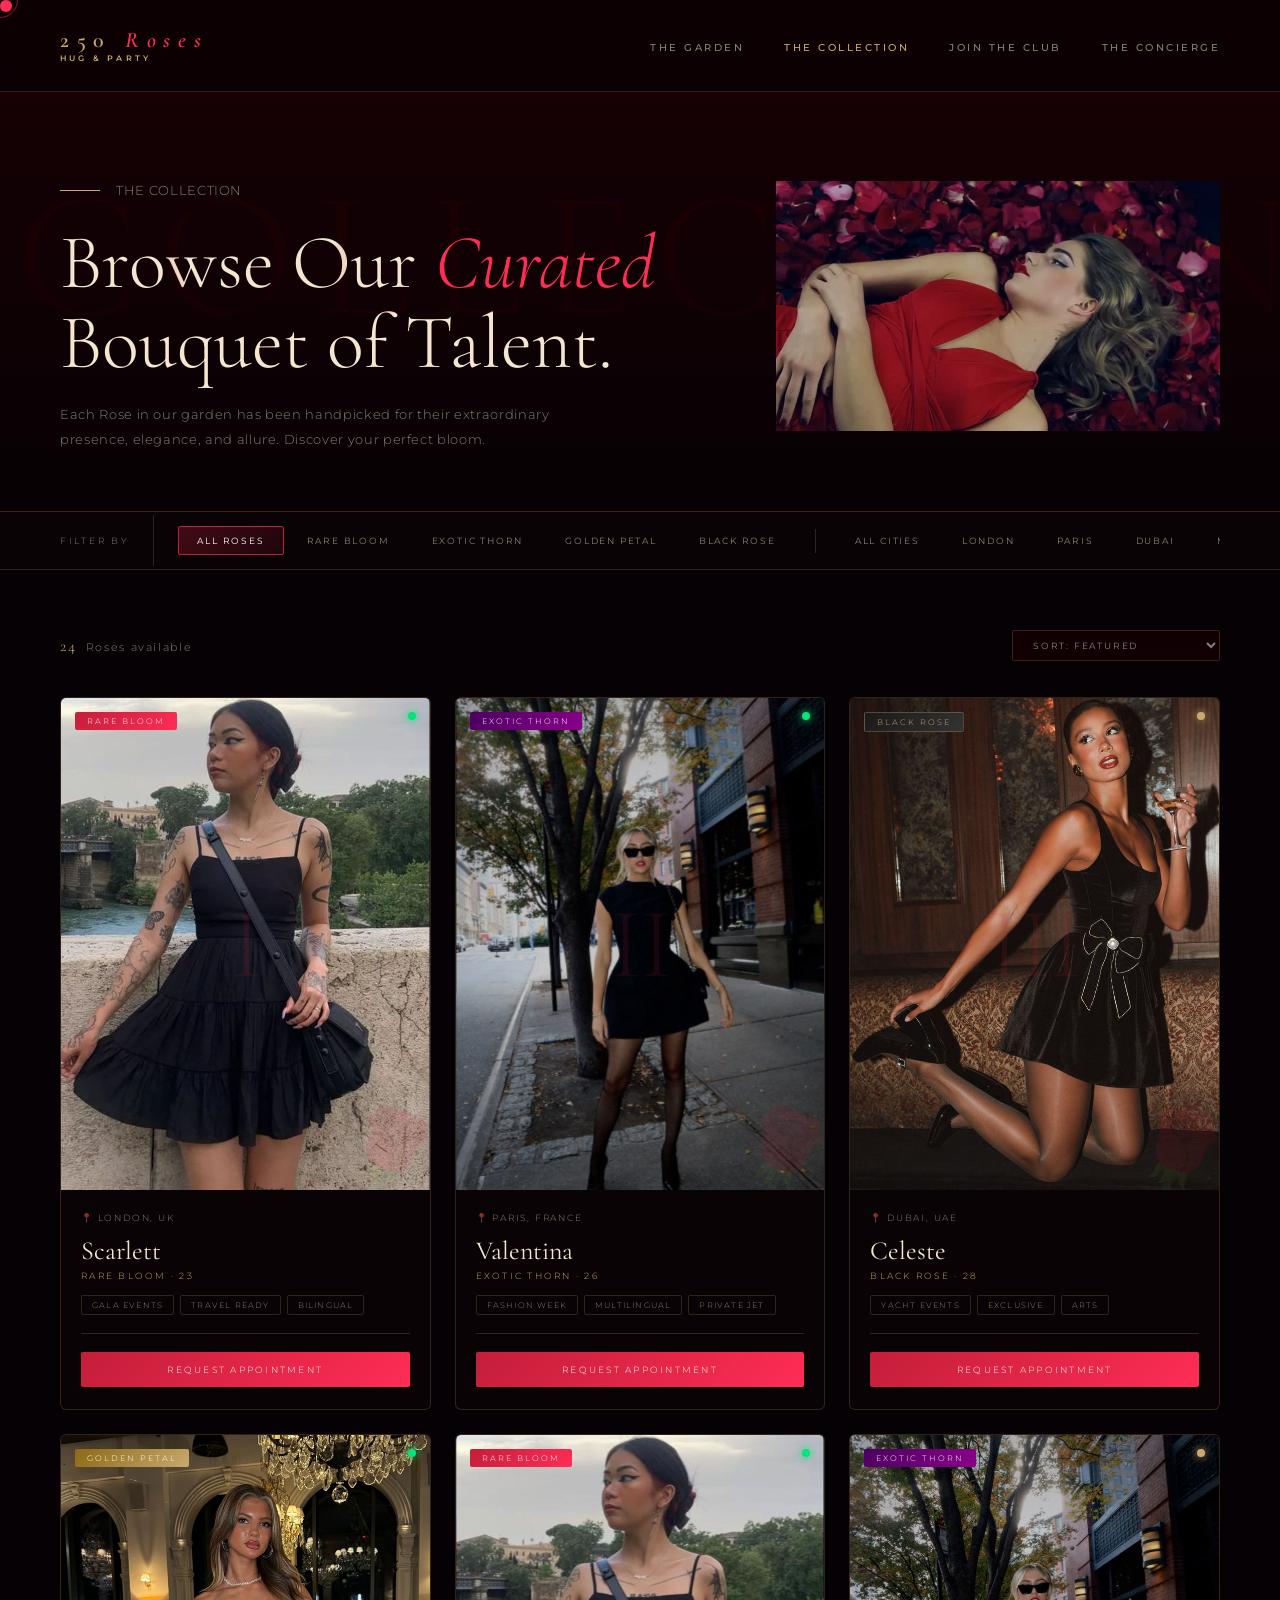
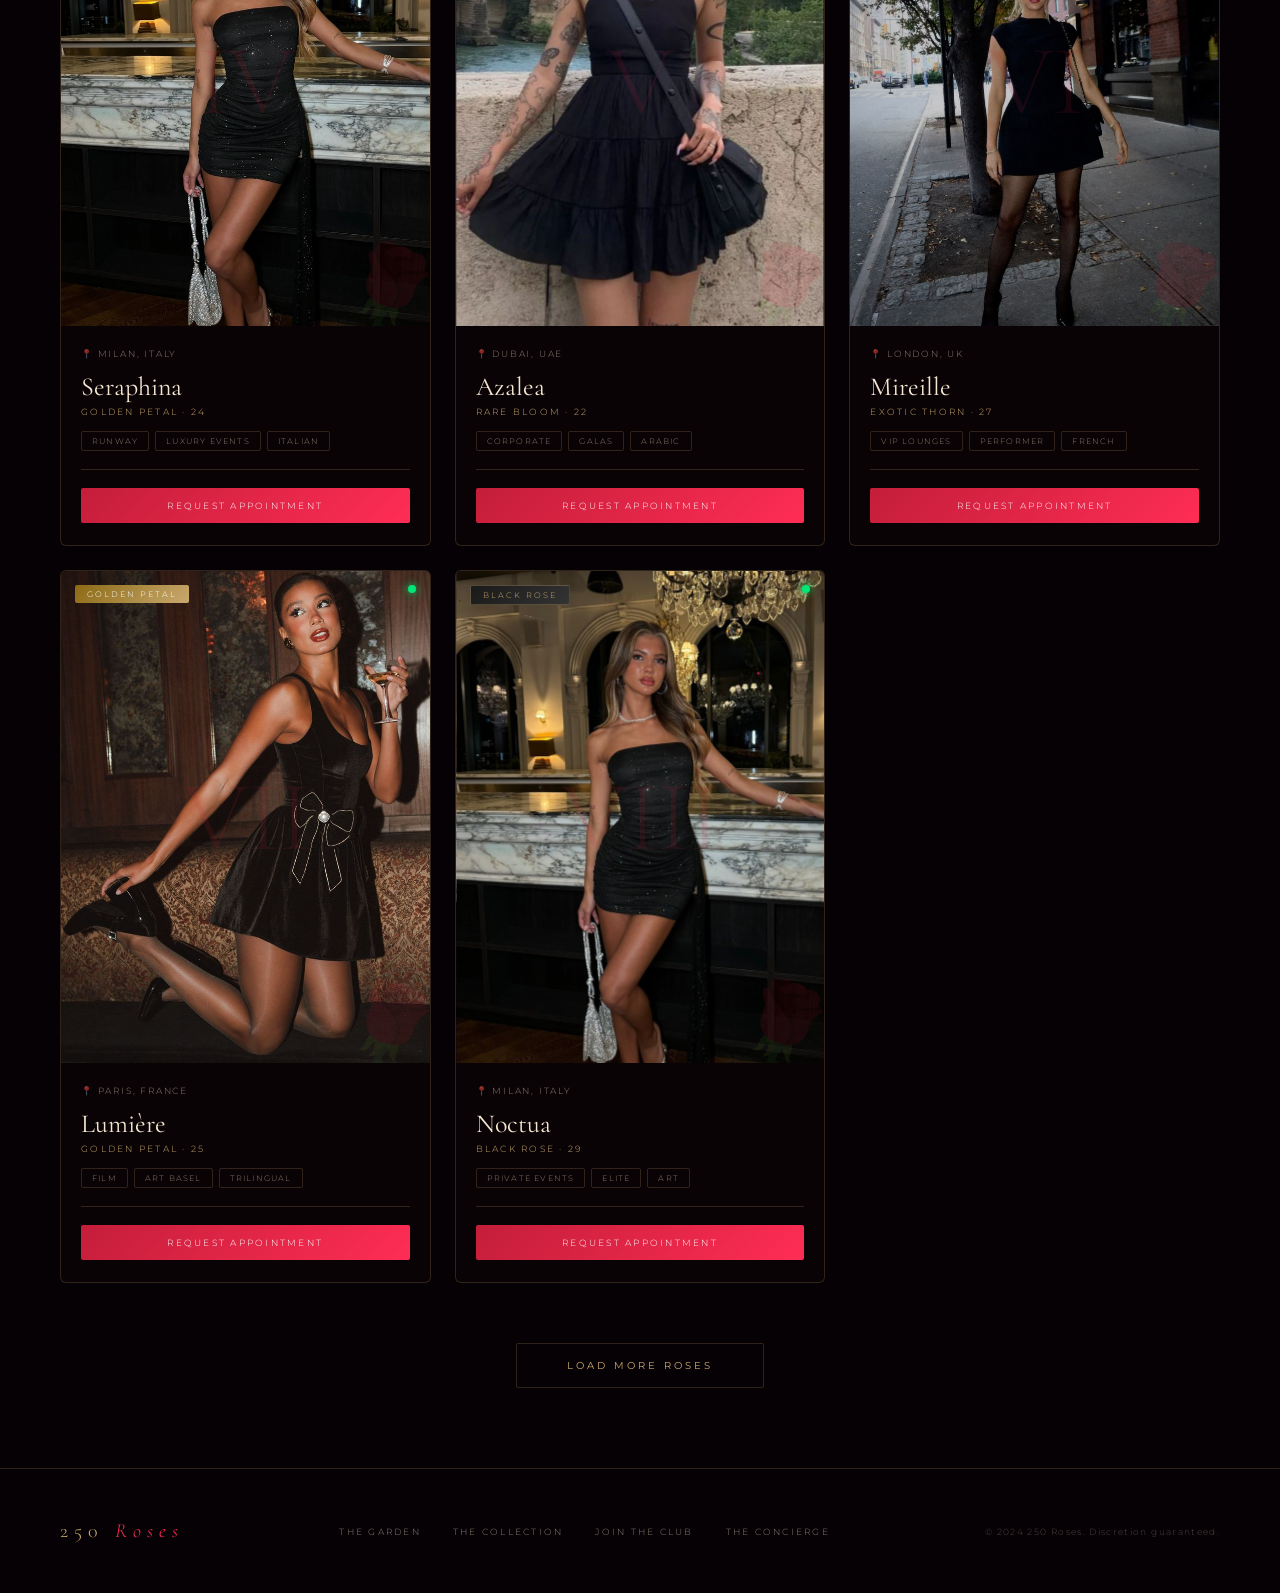
==== catalog.html @ 03155c03 "feat: UI design with nice images" ====
<!DOCTYPE html>
<html lang="en">
<head>
<meta charset="UTF-8">
<meta name="viewport" content="width=device-width, initial-scale=1.0">
<title>250 Roses – The Collection</title>
<link href="https://fonts.googleapis.com/css2?family=Cormorant+Garamond:ital,wght@0,300;0,400;0,600;1,300;1,400&family=Montserrat:wght@200;300;400;500&display=swap" rel="stylesheet">
<style>
  :root {
    --crimson: #8B0000;
    --rose: #C41E3A;
    --blush: #FF2D55;
    --gold: #C9A96E;
    --dark: #0A0305;
    --darker: #060104;
    --glass: rgba(139,0,0,0.08);
    --glass-border: rgba(201,169,110,0.2);
    --text: #F5E6D0;
    --text-muted: rgba(245,230,208,0.55);
  }

  * { margin: 0; padding: 0; box-sizing: border-box; }

  body {
    background: var(--darker);
    color: var(--text);
    font-family: 'Montserrat', sans-serif;
    font-weight: 300;
    overflow-x: hidden;
    cursor: none;
  }

  .cursor { width: 12px; height: 12px; background: var(--blush); border-radius: 50%; position: fixed; pointer-events: none; z-index: 9999; transition: transform 0.15s ease, background 0.3s; mix-blend-mode: screen; }
  .cursor-ring { width: 36px; height: 36px; border: 1px solid rgba(255,45,85,0.5); border-radius: 50%; position: fixed; pointer-events: none; z-index: 9998; transition: transform 0.4s ease; }

  nav {
    position: fixed; top: 0; width: 100%; z-index: 100;
    padding: 28px 60px;
    display: flex; justify-content: space-between; align-items: center;
    background: rgba(6,1,4,0.6);
    border-bottom: 1px solid var(--glass-border);
    backdrop-filter: blur(20px);
  }
  .logo { font-family: 'Cormorant Garamond', serif; font-size: 22px; font-weight: 600; letter-spacing: 0.35em; color: var(--gold); text-decoration: none; display: flex; flex-direction: column; line-height: 1.1; }
  .logo .brand span { color: var(--blush); font-style: italic; }
  .logo .slogan { font-family: 'Montserrat', sans-serif; font-size: 8px; font-weight: 600; color: var(--gold); letter-spacing: 0.4em; text-transform: uppercase; margin-top: 2px; font-style: normal; }
  .nav-links { display: flex; gap: 40px; list-style: none; }
  .nav-links a { font-size: 10px; font-weight: 500; letter-spacing: 0.25em; text-transform: uppercase; color: var(--text-muted); text-decoration: none; transition: color 0.3s; }
  .nav-links a:hover, .nav-links a.active { color: var(--gold); }

  /* Page Header */
  .page-header {
    padding: 160px 60px 60px;
    background: linear-gradient(to bottom, rgba(139,0,0,0.15) 0%, transparent 100%);
    border-bottom: 1px solid var(--glass-border);
    position: relative; overflow: hidden;
  }
  .page-header::before {
    content: 'COLLECTION';
    position: absolute; right: -30px; top: 50%;
    transform: translateY(-50%);
    font-family: 'Cormorant Garamond', serif;
    font-size: 180px; font-weight: 300;
    color: rgba(139,0,0,0.06);
    pointer-events: none; letter-spacing: 0.1em;
  }

  .page-header-inner { max-width: 1200px; margin: 0 auto; }
  .page-eyebrow { font-size: 9px; letter-spacing: 0.5em; text-transform: uppercase; color: var(--gold); margin-bottom: 20px; display: flex; align-items: center; gap: 16px; }
  .page-eyebrow::before { content: ''; width: 40px; height: 1px; background: var(--gold); }
  .page-header h1 { font-family: 'Cormorant Garamond', serif; font-size: clamp(40px, 6vw, 80px); font-weight: 300; line-height: 1.05; }
  .page-header h1 em { font-style: italic; color: var(--blush); }
  .page-header p { font-size: 13px; color: var(--text-muted); margin-top: 18px; max-width: 500px; line-height: 1.9; letter-spacing: 0.05em; }

  /* Filter Bar */
  .filter-bar {
    background: var(--dark);
    border-bottom: 1px solid var(--glass-border);
    padding: 0 60px;
    position: sticky; top: 77px; z-index: 90;
  }
  .filter-inner {
    max-width: 1200px; margin: 0 auto;
    display: flex; gap: 0; align-items: center;
    overflow-x: auto;
  }
  .filter-inner::-webkit-scrollbar { height: 0; }

  .filter-label {
    font-size: 9px; letter-spacing: 0.3em; text-transform: uppercase;
    color: var(--text-muted); white-space: nowrap; padding: 20px 24px 20px 0;
    border-right: 1px solid var(--glass-border); margin-right: 24px;
    flex-shrink: 0;
  }

  .filter-group { display: flex; gap: 4px; flex-shrink: 0; }

  .filter-btn {
    padding: 8px 18px;
    background: transparent; border: 1px solid transparent;
    border-radius: 2px;
    font-family: 'Montserrat', sans-serif;
    font-size: 9px; letter-spacing: 0.2em; text-transform: uppercase;
    color: var(--text-muted); cursor: none;
    transition: all 0.3s; white-space: nowrap;
    margin: 14px 0;
  }
  .filter-btn:hover { color: var(--text); border-color: var(--glass-border); }
  .filter-btn.active {
    color: white; border-color: var(--rose);
    background: linear-gradient(135deg, rgba(196,30,58,0.3), rgba(196,30,58,0.1));
  }

  .filter-divider { width: 1px; height: 24px; background: var(--glass-border); margin: 0 20px; flex-shrink: 0; }

  /* Search */
  .search-wrap {
    margin-left: auto; display: flex; align-items: center;
    padding: 12px 0; flex-shrink: 0;
  }
  .search-input {
    background: var(--glass);
    border: 1px solid var(--glass-border);
    border-radius: 2px;
    padding: 8px 16px 8px 36px;
    font-family: 'Montserrat', sans-serif;
    font-size: 10px; letter-spacing: 0.1em;
    color: var(--text); width: 180px;
    outline: none; transition: all 0.3s;
    position: relative;
  }
  .search-input:focus { border-color: var(--rose); width: 220px; }
  .search-input::placeholder { color: var(--text-muted); }
  .search-icon-wrap { position: relative; }
  .search-icon { position: absolute; left: 12px; top: 50%; transform: translateY(-50%); font-size: 12px; color: var(--text-muted); pointer-events: none; }

  /* Catalog Grid */
  .catalog {
    padding: 60px;
    max-width: 1400px; margin: 0 auto;
  }

  .results-bar {
    display: flex; justify-content: space-between; align-items: center;
    margin-bottom: 36px;
  }
  .results-count { font-size: 11px; color: var(--text-muted); letter-spacing: 0.15em; }
  .results-count span { color: var(--gold); font-family: 'Cormorant Garamond', serif; font-size: 16px; }
  .sort-select {
    background: var(--glass); border: 1px solid var(--glass-border);
    border-radius: 2px; padding: 8px 16px;
    font-family: 'Montserrat', sans-serif; font-size: 9px;
    letter-spacing: 0.2em; text-transform: uppercase;
    color: var(--text-muted); cursor: none; outline: none;
  }

  .catalog-grid {
    display: grid;
    grid-template-columns: repeat(auto-fill, minmax(280px, 1fr));
    gap: 24px;
  }

  /* Catalog Card */
  .cat-card {
    position: relative;
    border: 1px solid var(--glass-border);
    border-radius: 6px; overflow: hidden;
    background: var(--dark);
    cursor: none;
    transition: all 0.4s cubic-bezier(0.25, 0.46, 0.45, 0.94);
  }
  .cat-card:hover {
    transform: translateY(-8px);
    border-color: rgba(196,30,58,0.5);
    box-shadow: 0 30px 60px rgba(0,0,0,0.5), 0 0 30px rgba(139,0,0,0.2);
  }

  .cat-card-photo {
    aspect-ratio: 3/4;
    background: linear-gradient(160deg, var(--dark) 0%, #0f0208 100%);
    position: relative; overflow: hidden;
    display: flex; align-items: center; justify-content: center;
  }

  /* Unique background per card using nth-child */
  .cat-card:nth-child(1) .cat-card-photo { background: url('src/girl-1.png') center/cover; }
  .cat-card:nth-child(2) .cat-card-photo { background: url('src/girl-2.png') center/cover; }
  .cat-card:nth-child(3) .cat-card-photo { background: url('src/girl-3.png') center/cover; }
  .cat-card:nth-child(4) .cat-card-photo { background: url('src/girl-4.png') center/cover; }
  .cat-card:nth-child(5) .cat-card-photo { background: url('src/girl-1.png') center/cover; }
  .cat-card:nth-child(6) .cat-card-photo { background: url('src/girl-2.png') center/cover; }
  .cat-card:nth-child(7) .cat-card-photo { background: url('src/girl-3.png') center/cover; }
  .cat-card:nth-child(8) .cat-card-photo { background: url('src/girl-4.png') center/cover; }

  .photo-rose {
    font-size: 80px; opacity: 0.1;
    position: absolute; bottom: -10px; right: -10px;
    transform: rotate(20deg);
    transition: transform 0.5s, opacity 0.5s;
  }
  .cat-card:hover .photo-rose { transform: rotate(10deg) scale(1.1); opacity: 0.18; }

  .photo-num {
    font-family: 'Cormorant Garamond', serif;
    font-size: 100px; font-weight: 300;
    color: rgba(196,30,58,0.12);
    position: absolute; top: 50%; left: 50%;
    transform: translate(-50%, -50%);
    letter-spacing: -0.02em; pointer-events: none;
    transition: color 0.4s;
  }
  .cat-card:hover .photo-num { color: rgba(196,30,58,0.2); }

  .photo-shimmer {
    position: absolute; inset: 0;
    background: linear-gradient(135deg, transparent 0%, rgba(255,255,255,0.03) 50%, transparent 100%);
    transform: translateX(-100%);
    transition: transform 0.8s;
  }
  .cat-card:hover .photo-shimmer { transform: translateX(100%); }

  .cat-badge {
    position: absolute; top: 14px; left: 14px; z-index: 2;
    padding: 4px 12px; border-radius: 2px;
    font-size: 8px; letter-spacing: 0.25em; text-transform: uppercase;
  }
  .badge-rare { background: linear-gradient(135deg, var(--rose), var(--blush)); color: white; }
  .badge-exotic { background: linear-gradient(135deg, #4a0060, #8B008B); color: white; }
  .badge-golden { background: linear-gradient(135deg, #8B6914, var(--gold)); color: white; }
  .badge-black { background: linear-gradient(135deg, #1a1a1a, #333); color: var(--gold); border: 1px solid rgba(201,169,110,0.3); }
  .badge-new { background: linear-gradient(135deg, #004d40, #00796b); color: white; }

  .availability-dot {
    position: absolute; top: 14px; right: 14px; z-index: 2;
    width: 8px; height: 8px; border-radius: 50%;
    box-shadow: 0 0 8px currentColor;
  }
  .available { background: #00e676; color: #00e676; animation: pulse 2s infinite; }
  .busy { background: var(--gold); color: var(--gold); }
  @keyframes pulse { 0%,100%{box-shadow:0 0 0 0 rgba(0,230,118,0.4)} 70%{box-shadow:0 0 0 8px rgba(0,230,118,0)} }

  .cat-info {
    padding: 22px 20px;
  }

  .cat-meta {
    display: flex; justify-content: space-between; align-items: center;
    margin-bottom: 12px;
  }
  .cat-location { font-size: 9px; letter-spacing: 0.2em; text-transform: uppercase; color: var(--text-muted); }

  .cat-name {
    font-family: 'Cormorant Garamond', serif;
    font-size: 26px; font-weight: 400; margin-bottom: 4px;
    transition: color 0.3s;
  }
  .cat-card:hover .cat-name { color: var(--blush); }

  .cat-type {
    font-size: 9px; letter-spacing: 0.25em; text-transform: uppercase;
    color: var(--gold); margin-bottom: 14px;
  }

  .cat-tags { display: flex; gap: 6px; flex-wrap: wrap; margin-bottom: 18px; }
  .tag {
    padding: 4px 10px;
    border: 1px solid var(--glass-border);
    border-radius: 2px;
    font-size: 8px; letter-spacing: 0.15em; text-transform: uppercase;
    color: var(--text-muted);
  }

  .cat-divider { height: 1px; background: var(--glass-border); margin-bottom: 18px; }

  .cat-actions { display: flex; gap: 10px; }

  .btn-request {
    flex: 1; padding: 12px;
    background: linear-gradient(135deg, var(--rose), var(--blush));
    border: none; border-radius: 2px;
    font-family: 'Montserrat', sans-serif;
    font-size: 9px; letter-spacing: 0.25em; text-transform: uppercase;
    color: white; cursor: none; text-decoration: none;
    text-align: center; transition: all 0.3s; display: block;
  }
  .btn-request:hover { box-shadow: 0 10px 30px rgba(196,30,58,0.4); transform: translateY(-1px); }

  .btn-save {
    width: 44px; height: 44px;
    border: 1px solid var(--glass-border); border-radius: 2px;
    background: var(--glass);
    display: flex; align-items: center; justify-content: center;
    font-size: 16px; cursor: none;
    transition: all 0.3s; flex-shrink: 0;
  }
  .btn-save:hover { border-color: var(--rose); background: rgba(196,30,58,0.15); }

  /* Load more */
  .load-more {
    text-align: center; padding: 60px 0 20px;
  }
  .btn-load {
    padding: 15px 50px;
    border: 1px solid var(--glass-border); border-radius: 2px;
    background: transparent;
    font-family: 'Montserrat', sans-serif;
    font-size: 10px; letter-spacing: 0.3em; text-transform: uppercase;
    color: var(--gold); cursor: none;
    transition: all 0.3s;
  }
  .btn-load:hover { border-color: var(--gold); background: rgba(201,169,110,0.08); }

  /* Footer */
  footer { background: var(--darker); padding: 50px 60px; display: flex; justify-content: space-between; align-items: center; flex-wrap: wrap; gap: 30px; border-top: 1px solid var(--glass-border); }
  .footer-logo { font-family: 'Cormorant Garamond', serif; font-size: 20px; letter-spacing: 0.3em; color: var(--gold); }
  .footer-logo span { color: var(--blush); font-style: italic; }
  .footer-links { display: flex; gap: 32px; flex-wrap: wrap; }
  .footer-links a { font-size: 9px; letter-spacing: 0.25em; text-transform: uppercase; color: var(--text-muted); text-decoration: none; transition: color 0.3s; }
  .footer-links a:hover { color: var(--gold); }
  .footer-copy { font-size: 9px; color: rgba(245,230,208,0.3); letter-spacing: 0.15em; }

  @media (max-width: 768px) {
    nav { padding: 20px 24px; }
    .page-header { padding: 120px 24px 40px; }
    .filter-bar { padding: 0 24px; }
    .catalog { padding: 40px 24px; }
    .catalog-grid { grid-template-columns: repeat(2, 1fr); gap: 14px; }
    footer { flex-direction: column; text-align: center; }
    .nav-links { display: none; }
    .results-bar { flex-direction: column; gap: 14px; align-items: flex-start; }
  }
</style>
</head>
<body>

<div class="cursor" id="cursor"></div>
<div class="cursor-ring" id="cursorRing"></div>

<nav>
  <a href="index.html" class="logo">
    <div class="brand">250 <span>Roses</span></div>
    <div class="slogan">hug & party</div>
  </a>
  <ul class="nav-links">
    <li><a href="index.html">The Garden</a></li>
    <li><a href="catalog.html" class="active">The Collection</a></li>
    <li><a href="join.html">Join the Club</a></li>
    <li><a href="contact.html">The Concierge</a></li>
  </ul>
</nav>

<div class="page-header">
  <div class="page-header-inner" style="display: flex; justify-content: space-between; align-items: center;">
    <div>
      <p class="page-eyebrow">The Collection</p>
      <h1>Browse Our <em>Curated</em><br>Bouquet of Talent.</h1>
      <p>Each Rose in our garden has been handpicked for their extraordinary presence, elegance, and allure. Discover your perfect bloom.</p>
    </div>
    <img src="src/collection-1.png" alt="Collection" style="max-height: 250px; opacity: 0.9; object-fit: contain; z-index: 10; position: relative;">
  </div>
</div>

<div class="filter-bar">
  <div class="filter-inner">
    <span class="filter-label">Filter by</span>
    <div class="filter-group" id="categoryFilters">
      <button class="filter-btn active" data-filter="all">All Roses</button>
      <button class="filter-btn" data-filter="rare">Rare Bloom</button>
      <button class="filter-btn" data-filter="exotic">Exotic Thorn</button>
      <button class="filter-btn" data-filter="golden">Golden Petal</button>
      <button class="filter-btn" data-filter="black">Black Rose</button>
    </div>
    <div class="filter-divider"></div>
    <div class="filter-group" id="locationFilters">
      <button class="filter-btn active-loc" data-loc="all">All Cities</button>
      <button class="filter-btn" data-loc="london">London</button>
      <button class="filter-btn" data-loc="paris">Paris</button>
      <button class="filter-btn" data-loc="dubai">Dubai</button>
      <button class="filter-btn" data-loc="milan">Milan</button>
    </div>
    <div class="search-wrap">
      <div class="search-icon-wrap">
        <span class="search-icon">🔍</span>
        <input type="text" class="search-input" placeholder="Search roses...">
      </div>
    </div>
  </div>
</div>

<div class="catalog">
  <div class="results-bar">
    <p class="results-count"><span>24</span> &nbsp;Roses available</p>
    <select class="sort-select">
      <option>Sort: Featured</option>
      <option>Sort: New Arrivals</option>
      <option>Sort: Most Requested</option>
    </select>
  </div>

  <div class="catalog-grid">

    <div class="cat-card" data-category="rare" data-loc="london">
      <div class="cat-card-photo">
        <div class="photo-num">I</div>
        <div class="photo-rose">🌹</div>
        <div class="photo-shimmer"></div>
        <span class="cat-badge badge-rare">Rare Bloom</span>
        <div class="availability-dot available"></div>
      </div>
      <div class="cat-info">
        <div class="cat-meta">
          <span class="cat-location">📍 London, UK</span>
        </div>
        <div class="cat-name">Scarlett</div>
        <div class="cat-type">Rare Bloom · 23</div>
        <div class="cat-tags">
          <span class="tag">Gala Events</span>
          <span class="tag">Travel Ready</span>
          <span class="tag">Bilingual</span>
        </div>
        <div class="cat-divider"></div>
        <div class="cat-actions">
          <a href="contact.html" class="btn-request">Request Appointment</a>
        </div>
      </div>
    </div>

    <div class="cat-card" data-category="exotic" data-loc="paris">
      <div class="cat-card-photo">
        <div class="photo-num">II</div>
        <div class="photo-rose">🌹</div>
        <div class="photo-shimmer"></div>
        <span class="cat-badge badge-exotic">Exotic Thorn</span>
        <div class="availability-dot available"></div>
      </div>
      <div class="cat-info">
        <div class="cat-meta"><span class="cat-location">📍 Paris, France</span></div>
        <div class="cat-name">Valentina</div>
        <div class="cat-type">Exotic Thorn · 26</div>
        <div class="cat-tags">
          <span class="tag">Fashion Week</span>
          <span class="tag">Multilingual</span>
          <span class="tag">Private Jet</span>
        </div>
        <div class="cat-divider"></div>
        <div class="cat-actions">
          <a href="contact.html" class="btn-request">Request Appointment</a>
        </div>
      </div>
    </div>

    <div class="cat-card" data-category="black" data-loc="dubai">
      <div class="cat-card-photo">
        <div class="photo-num">III</div>
        <div class="photo-rose">🌹</div>
        <div class="photo-shimmer"></div>
        <span class="cat-badge badge-black">Black Rose</span>
        <div class="availability-dot busy"></div>
      </div>
      <div class="cat-info">
        <div class="cat-meta"><span class="cat-location">📍 Dubai, UAE</span></div>
        <div class="cat-name">Celeste</div>
        <div class="cat-type">Black Rose · 28</div>
        <div class="cat-tags">
          <span class="tag">Yacht Events</span>
          <span class="tag">Exclusive</span>
          <span class="tag">Arts</span>
        </div>
        <div class="cat-divider"></div>
        <div class="cat-actions">
          <a href="contact.html" class="btn-request">Request Appointment</a>
        </div>
      </div>
    </div>

    <div class="cat-card" data-category="golden" data-loc="milan">
      <div class="cat-card-photo">
        <div class="photo-num">IV</div>
        <div class="photo-rose">🌹</div>
        <div class="photo-shimmer"></div>
        <span class="cat-badge badge-golden">Golden Petal</span>
        <div class="availability-dot available"></div>
      </div>
      <div class="cat-info">
        <div class="cat-meta"><span class="cat-location">📍 Milan, Italy</span></div>
        <div class="cat-name">Seraphina</div>
        <div class="cat-type">Golden Petal · 24</div>
        <div class="cat-tags">
          <span class="tag">Runway</span>
          <span class="tag">Luxury Events</span>
          <span class="tag">Italian</span>
        </div>
        <div class="cat-divider"></div>
        <div class="cat-actions">
          <a href="contact.html" class="btn-request">Request Appointment</a>
        </div>
      </div>
    </div>

    <div class="cat-card" data-category="rare" data-loc="dubai">
      <div class="cat-card-photo">
        <div class="photo-num">V</div>
        <div class="photo-rose">🌹</div>
        <div class="photo-shimmer"></div>
        <span class="cat-badge badge-rare">Rare Bloom</span>
        <div class="availability-dot available"></div>
      </div>
      <div class="cat-info">
        <div class="cat-meta"><span class="cat-location">📍 Dubai, UAE</span></div>
        <div class="cat-name">Azalea</div>
        <div class="cat-type">Rare Bloom · 22</div>
        <div class="cat-tags">
          <span class="tag">Corporate</span>
          <span class="tag">Galas</span>
          <span class="tag">Arabic</span>
        </div>
        <div class="cat-divider"></div>
        <div class="cat-actions">
          <a href="contact.html" class="btn-request">Request Appointment</a>
        </div>
      </div>
    </div>

    <div class="cat-card" data-category="exotic" data-loc="london">
      <div class="cat-card-photo">
        <div class="photo-num">VI</div>
        <div class="photo-rose">🌹</div>
        <div class="photo-shimmer"></div>
        <span class="cat-badge badge-exotic">Exotic Thorn</span>
        <div class="availability-dot busy"></div>
      </div>
      <div class="cat-info">
        <div class="cat-meta"><span class="cat-location">📍 London, UK</span></div>
        <div class="cat-name">Mireille</div>
        <div class="cat-type">Exotic Thorn · 27</div>
        <div class="cat-tags">
          <span class="tag">VIP Lounges</span>
          <span class="tag">Performer</span>
          <span class="tag">French</span>
        </div>
        <div class="cat-divider"></div>
        <div class="cat-actions">
          <a href="contact.html" class="btn-request">Request Appointment</a>
        </div>
      </div>
    </div>

    <div class="cat-card" data-category="golden" data-loc="paris">
      <div class="cat-card-photo">
        <div class="photo-num">VII</div>
        <div class="photo-rose">🌹</div>
        <div class="photo-shimmer"></div>
        <span class="cat-badge badge-golden">Golden Petal</span>
        <div class="availability-dot available"></div>
      </div>
      <div class="cat-info">
        <div class="cat-meta"><span class="cat-location">📍 Paris, France</span></div>
        <div class="cat-name">Lumière</div>
        <div class="cat-type">Golden Petal · 25</div>
        <div class="cat-tags">
          <span class="tag">Film</span>
          <span class="tag">Art Basel</span>
          <span class="tag">Trilingual</span>
        </div>
        <div class="cat-divider"></div>
        <div class="cat-actions">
          <a href="contact.html" class="btn-request">Request Appointment</a>
        </div>
      </div>
    </div>

    <div class="cat-card" data-category="black" data-loc="milan">
      <div class="cat-card-photo">
        <div class="photo-num">VIII</div>
        <div class="photo-rose">🌹</div>
        <div class="photo-shimmer"></div>
        <span class="cat-badge badge-black">Black Rose</span>
        <div class="availability-dot available"></div>
      </div>
      <div class="cat-info">
        <div class="cat-meta"><span class="cat-location">📍 Milan, Italy</span></div>
        <div class="cat-name">Noctua</div>
        <div class="cat-type">Black Rose · 29</div>
        <div class="cat-tags">
          <span class="tag">Private Events</span>
          <span class="tag">Elite</span>
          <span class="tag">Art</span>
        </div>
        <div class="cat-divider"></div>
        <div class="cat-actions">
          <a href="contact.html" class="btn-request">Request Appointment</a>
        </div>
      </div>
    </div>

  </div>

  <div class="load-more">
    <button class="btn-load">Load More Roses</button>
  </div>
</div>

<footer>
  <div class="footer-logo">250 <span>Roses</span></div>
  <div class="footer-links">
    <a href="index.html">The Garden</a>
    <a href="catalog.html">The Collection</a>
    <a href="join.html">Join the Club</a>
    <a href="contact.html">The Concierge</a>
  </div>
  <p class="footer-copy">© 2024 250 Roses. Discretion guaranteed.</p>
</footer>

<script>
  // Cursor
  const cursor = document.getElementById('cursor');
  const ring = document.getElementById('cursorRing');
  let mx=0,my=0,rx=0,ry=0;
  document.addEventListener('mousemove',e=>{mx=e.clientX;my=e.clientY;cursor.style.left=mx-6+'px';cursor.style.top=my-6+'px';});
  function animateRing(){rx+=(mx-rx)*.12;ry+=(my-ry)*.12;ring.style.left=rx-18+'px';ring.style.top=ry-18+'px';requestAnimationFrame(animateRing);}
  animateRing();
  document.querySelectorAll('a,button,.btn-save').forEach(el=>{
    el.addEventListener('mouseenter',()=>{cursor.style.transform='scale(2.5)';cursor.style.background='var(--gold)';});
    el.addEventListener('mouseleave',()=>{cursor.style.transform='scale(1)';cursor.style.background='var(--blush)';});
  });

  // Filtering
  const cards = document.querySelectorAll('.cat-card');
  let activeCategory = 'all';
  let activeLocation = 'all';

  function filterCards() {
    cards.forEach(card => {
      const cat = card.dataset.category;
      const loc = card.dataset.loc;
      const catMatch = activeCategory === 'all' || cat === activeCategory;
      const locMatch = activeLocation === 'all' || loc === activeLocation;
      card.style.display = catMatch && locMatch ? 'block' : 'none';
    });
    const visible = [...cards].filter(c => c.style.display !== 'none').length;
    document.querySelector('.results-count span').textContent = visible;
  }

  document.querySelectorAll('#categoryFilters .filter-btn').forEach(btn => {
    btn.addEventListener('click', () => {
      document.querySelectorAll('#categoryFilters .filter-btn').forEach(b => b.classList.remove('active'));
      btn.classList.add('active');
      activeCategory = btn.dataset.filter;
      filterCards();
    });
  });

  document.querySelectorAll('#locationFilters .filter-btn').forEach(btn => {
    btn.addEventListener('click', () => {
      document.querySelectorAll('#locationFilters .filter-btn').forEach(b => b.classList.remove('active'));
      btn.classList.add('active');
      activeLocation = btn.dataset.loc;
      filterCards();
    });
  });

  // Search
  document.querySelector('.search-input').addEventListener('input', e => {
    const q = e.target.value.toLowerCase();
    cards.forEach(card => {
      const name = card.querySelector('.cat-name').textContent.toLowerCase();
      const type = card.querySelector('.cat-type').textContent.toLowerCase();
      card.style.display = (name.includes(q) || type.includes(q)) ? 'block' : 'none';
    });
  });

  // Scroll reveal
  const obs = new IntersectionObserver(entries=>{
    entries.forEach(e=>{if(e.isIntersecting){e.target.style.opacity='1';e.target.style.transform='translateY(0)';}});
  },{threshold:0.1});
  cards.forEach((c,i)=>{
    c.style.opacity='0';c.style.transform='translateY(30px)';
    c.style.transition=`opacity 0.6s ease ${i*0.05}s, transform 0.6s ease ${i*0.05}s`;
    obs.observe(c);
  });
</script>
</body>
</html>
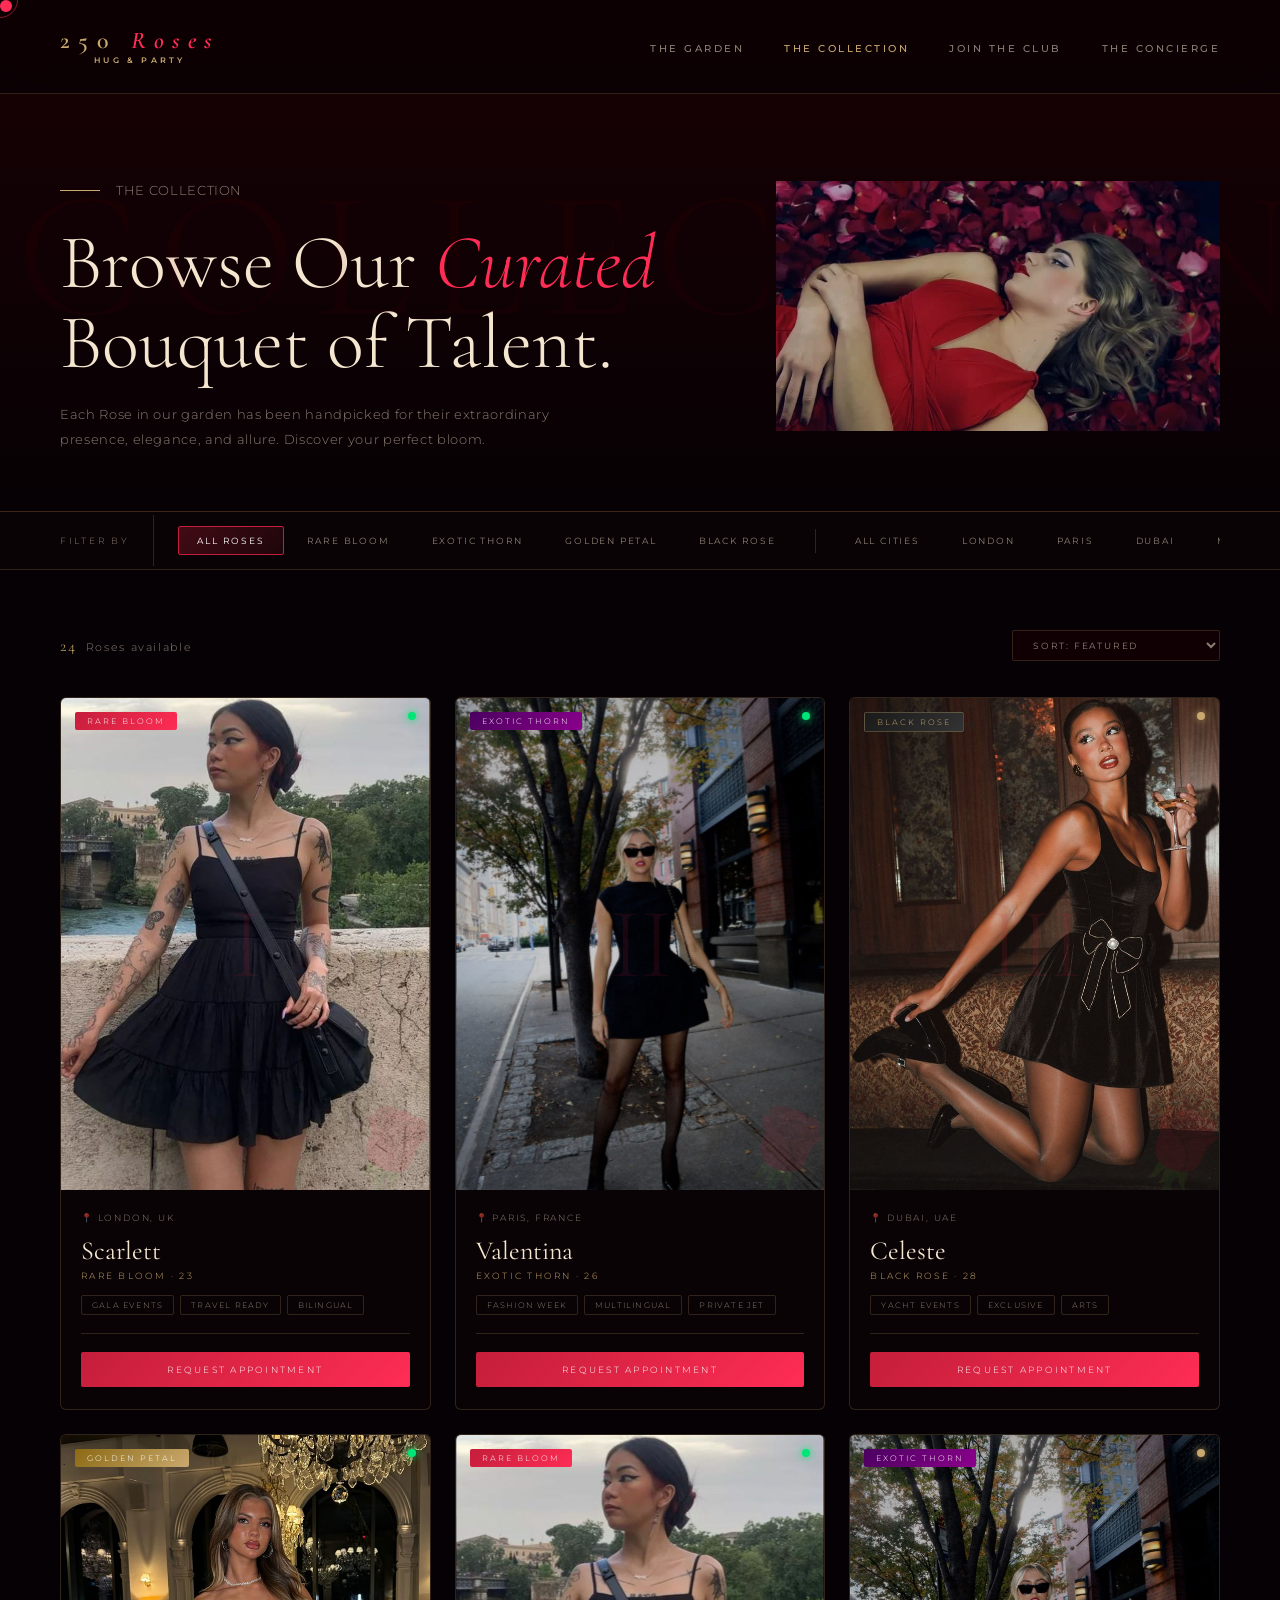
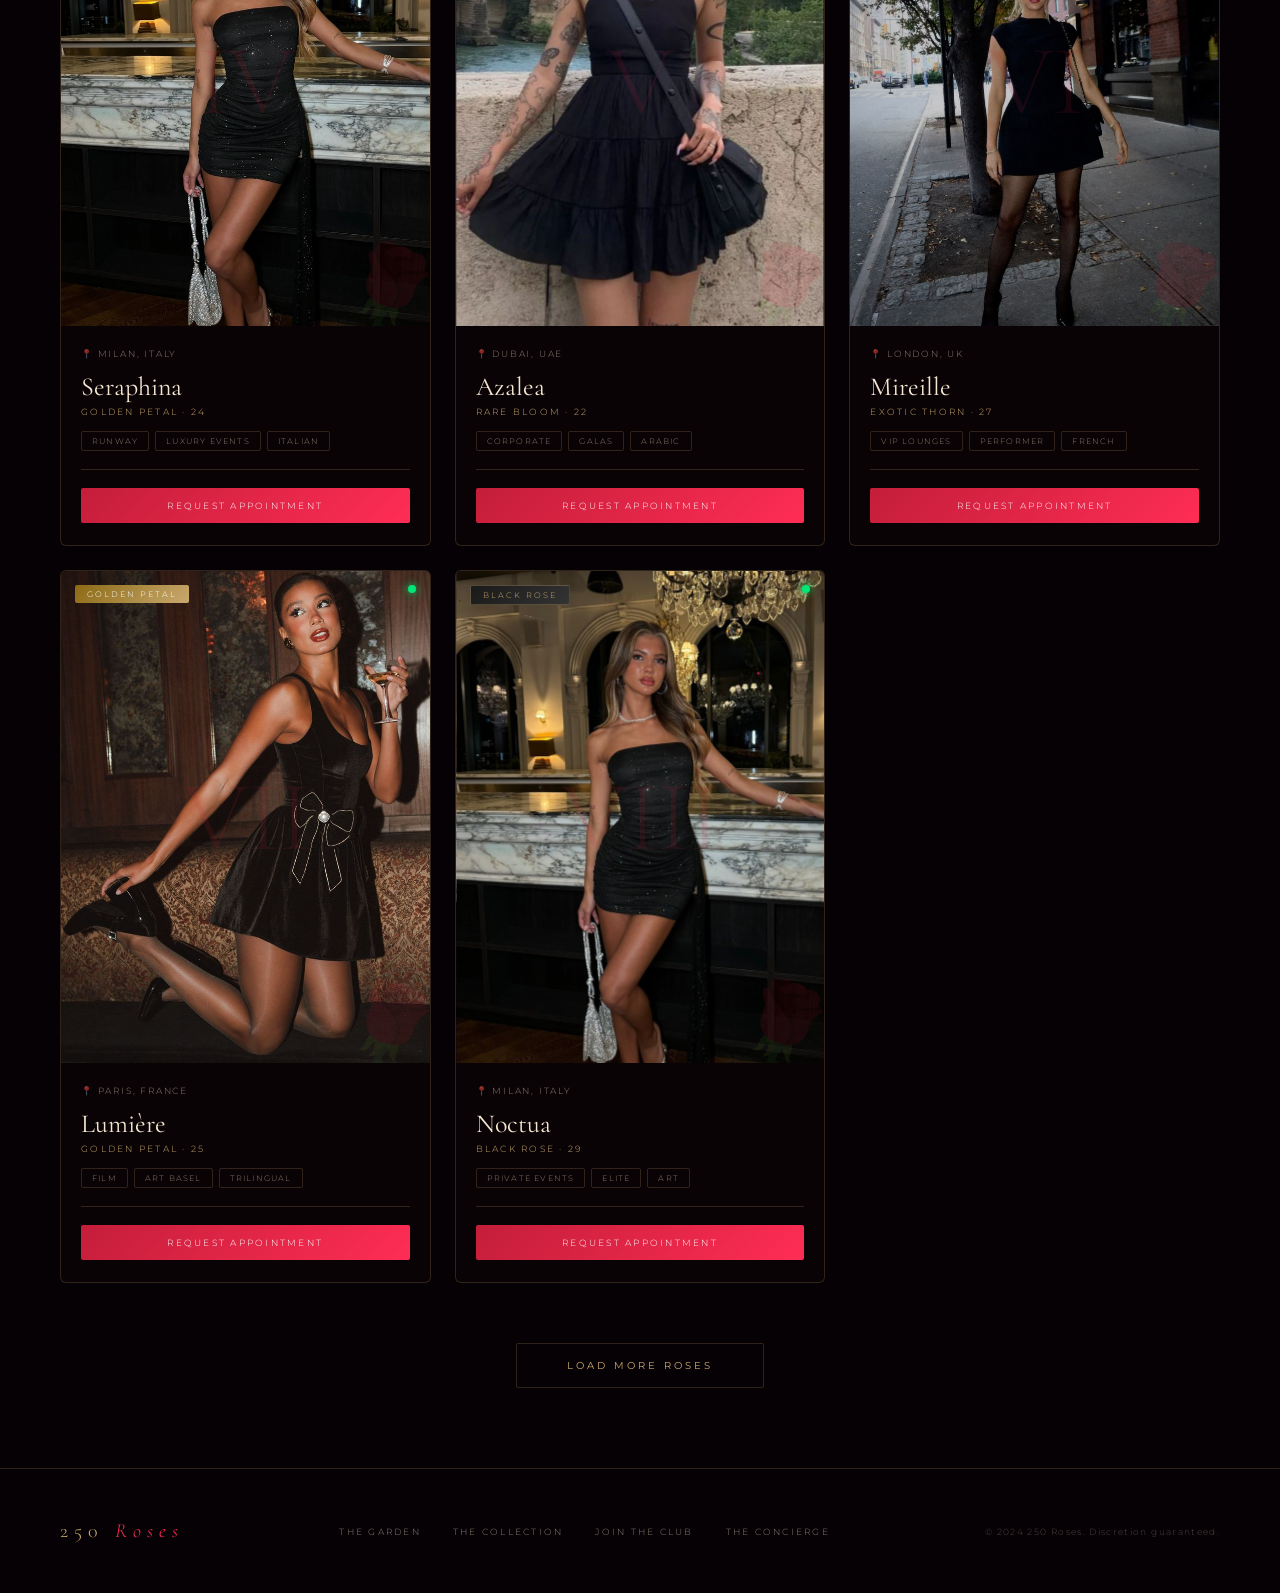
==== commit 9c0e7248: "style: minor changes" ====
--- a/catalog.html
+++ b/catalog.html
@@ -41,7 +41,7 @@
     border-bottom: 1px solid var(--glass-border);
     backdrop-filter: blur(20px);
   }
-  .logo { font-family: 'Cormorant Garamond', serif; font-size: 22px; font-weight: 600; letter-spacing: 0.35em; color: var(--gold); text-decoration: none; display: flex; flex-direction: column; line-height: 1.1; }
+  .logo { font-family: 'Cormorant Garamond', serif; font-size: 24px; font-weight: 600; letter-spacing: 0.35em; color: var(--gold); text-decoration: none; display: flex; flex-direction: column; align-items: center; line-height: 1.1; }
   .logo .brand span { color: var(--blush); font-style: italic; }
   .logo .slogan { font-family: 'Montserrat', sans-serif; font-size: 8px; font-weight: 600; color: var(--gold); letter-spacing: 0.4em; text-transform: uppercase; margin-top: 2px; font-style: normal; }
   .nav-links { display: flex; gap: 40px; list-style: none; }
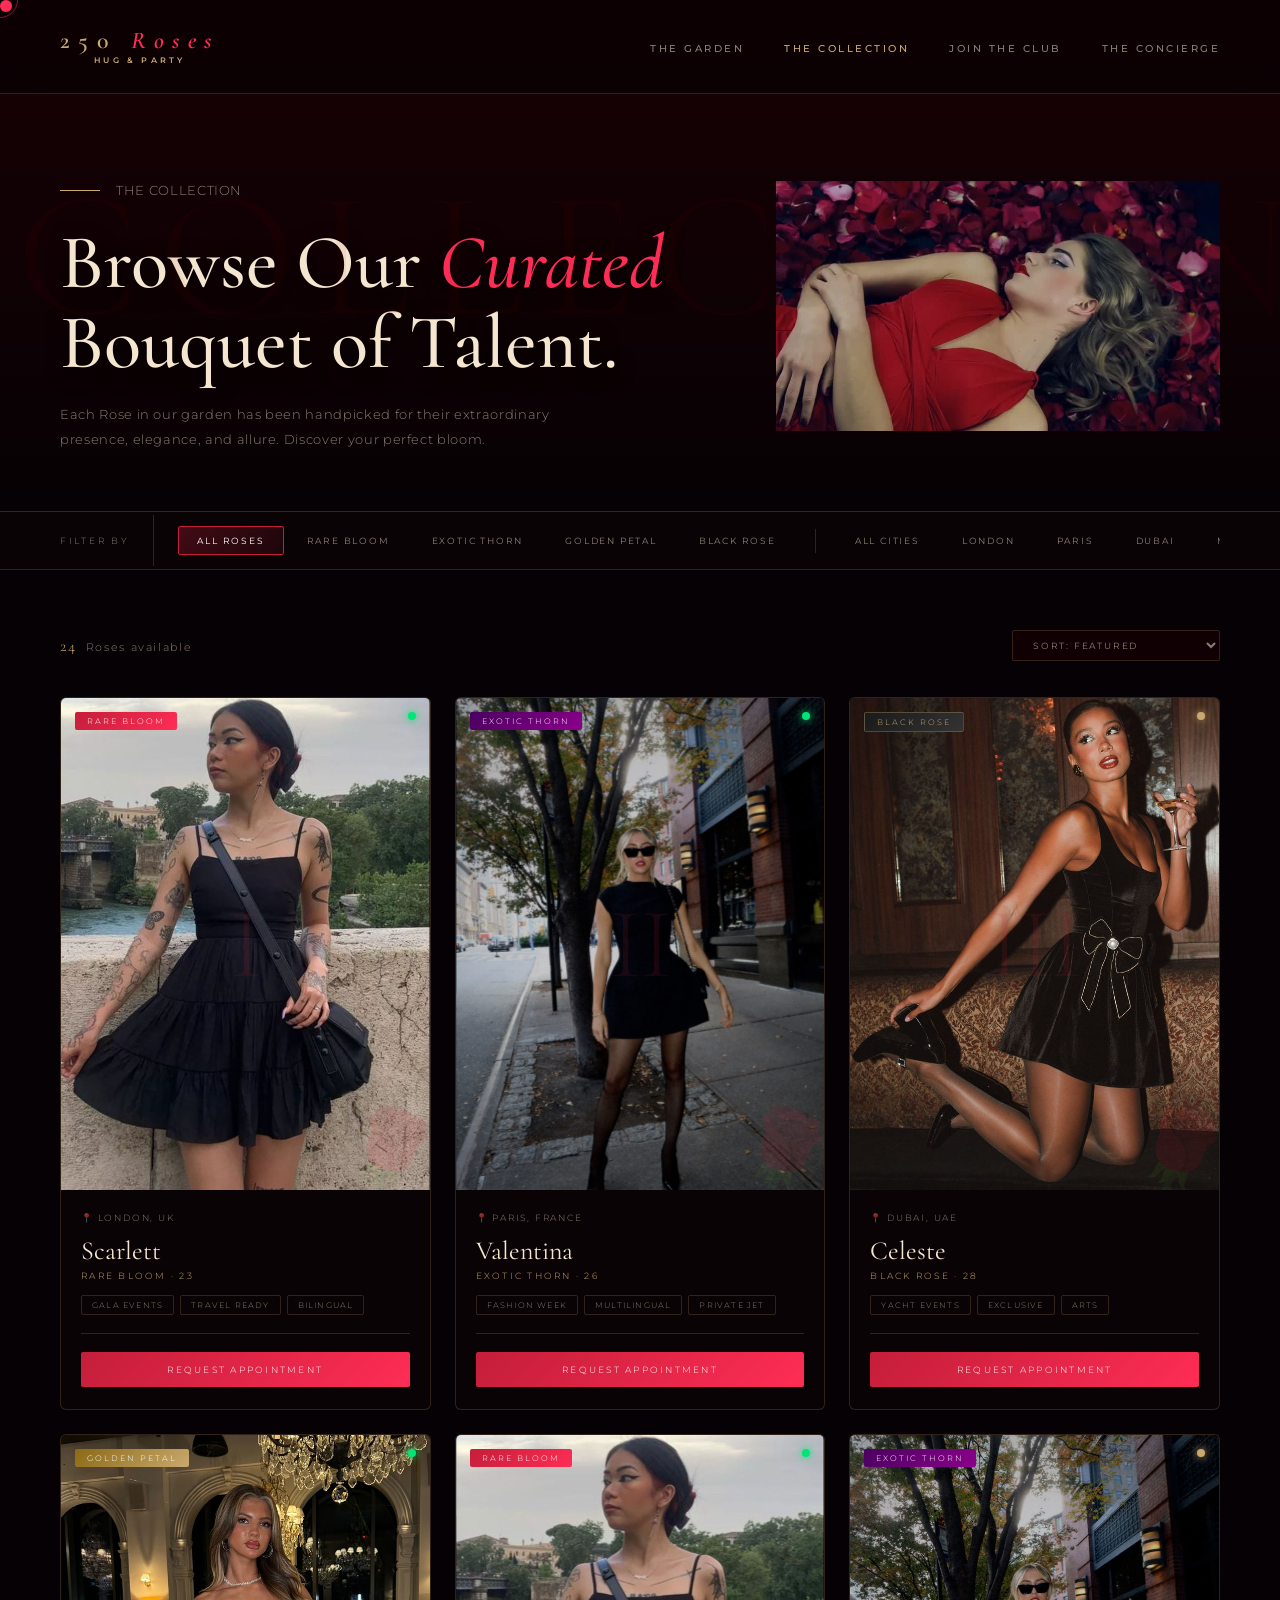
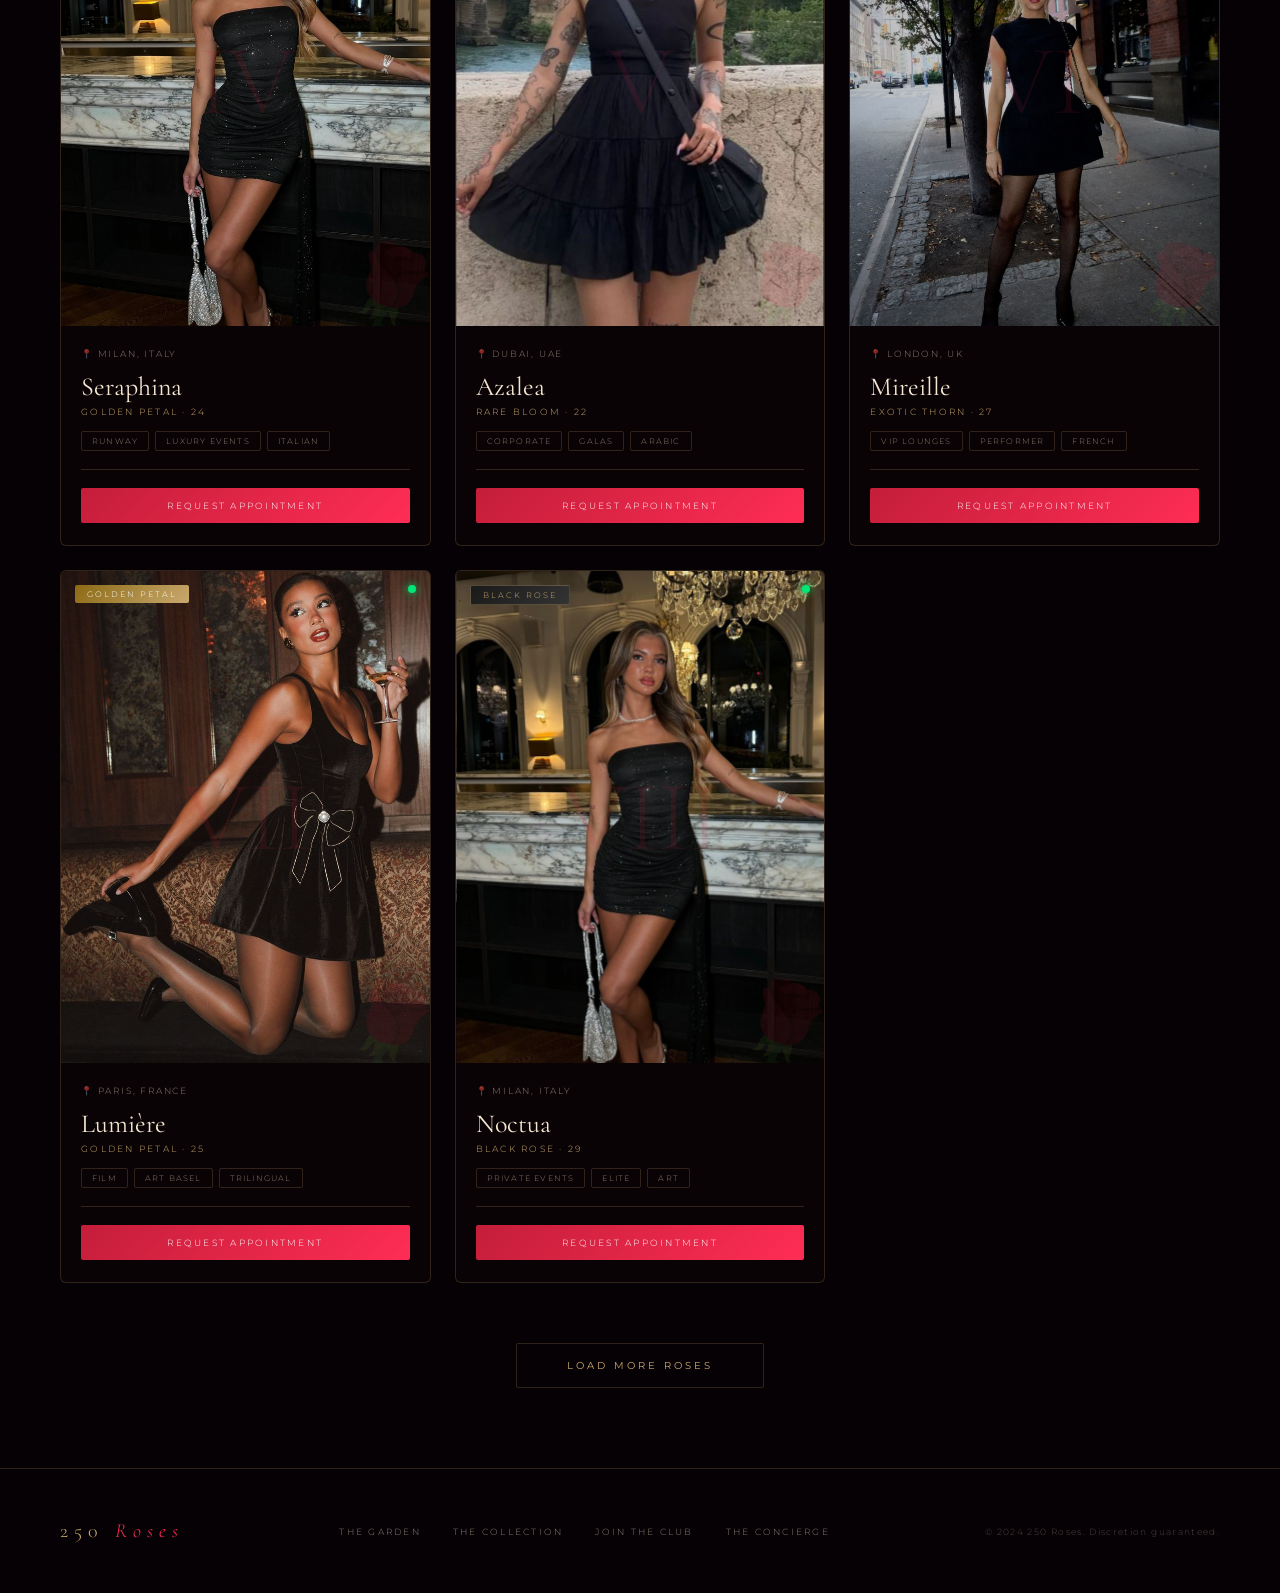
==== commit a8cbf172: "style: fix gradient issue" ====
--- a/catalog.html
+++ b/catalog.html
@@ -68,7 +68,7 @@
   .page-header-inner { max-width: 1200px; margin: 0 auto; }
   .page-eyebrow { font-size: 9px; letter-spacing: 0.5em; text-transform: uppercase; color: var(--gold); margin-bottom: 20px; display: flex; align-items: center; gap: 16px; }
   .page-eyebrow::before { content: ''; width: 40px; height: 1px; background: var(--gold); }
-  .page-header h1 { font-family: 'Cormorant Garamond', serif; font-size: clamp(40px, 6vw, 80px); font-weight: 300; line-height: 1.05; }
+  .page-header h1 { font-family: 'Cormorant Garamond', serif; font-size: clamp(40px, 6vw, 80px); font-weight: 500; line-height: 1.05; text-shadow: 0 4px 20px rgba(0,0,0,0.8); }
   .page-header h1 em { font-style: italic; color: var(--blush); }
   .page-header p { font-size: 13px; color: var(--text-muted); margin-top: 18px; max-width: 500px; line-height: 1.9; letter-spacing: 0.05em; }
 
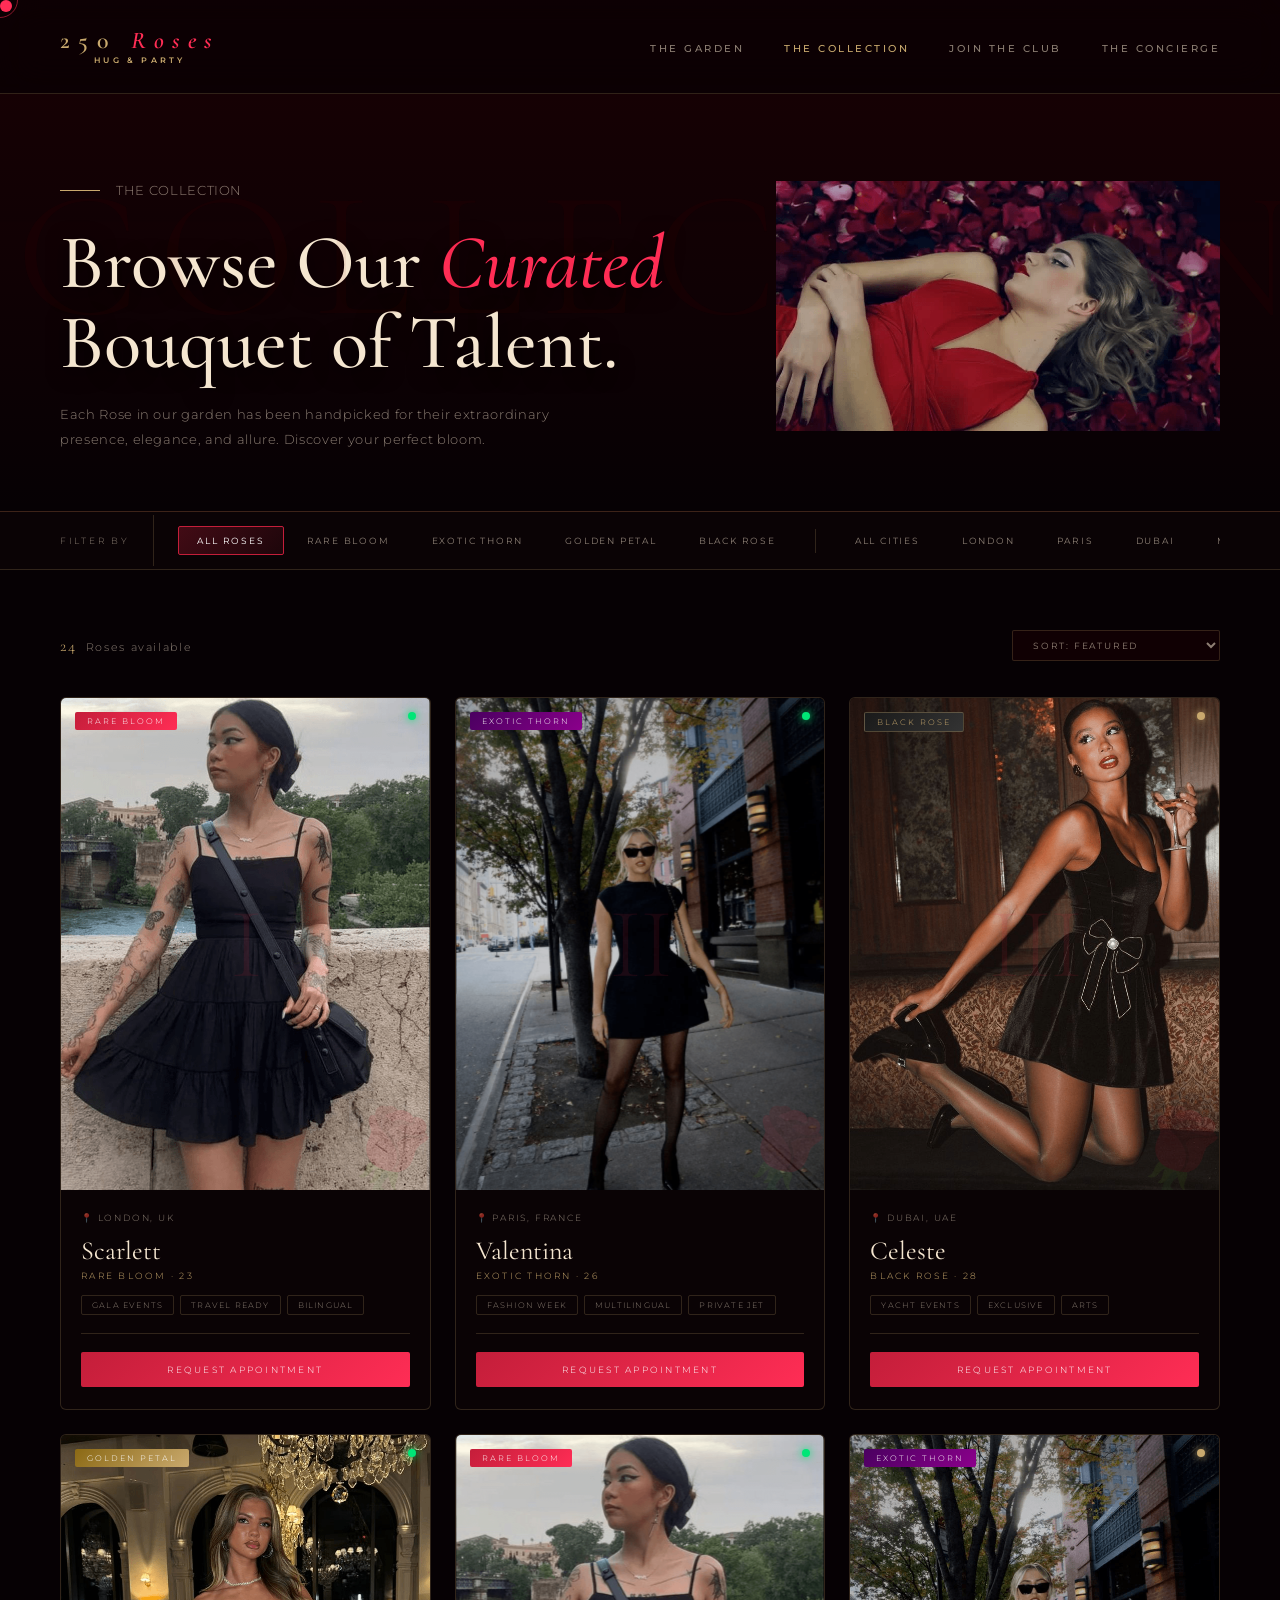
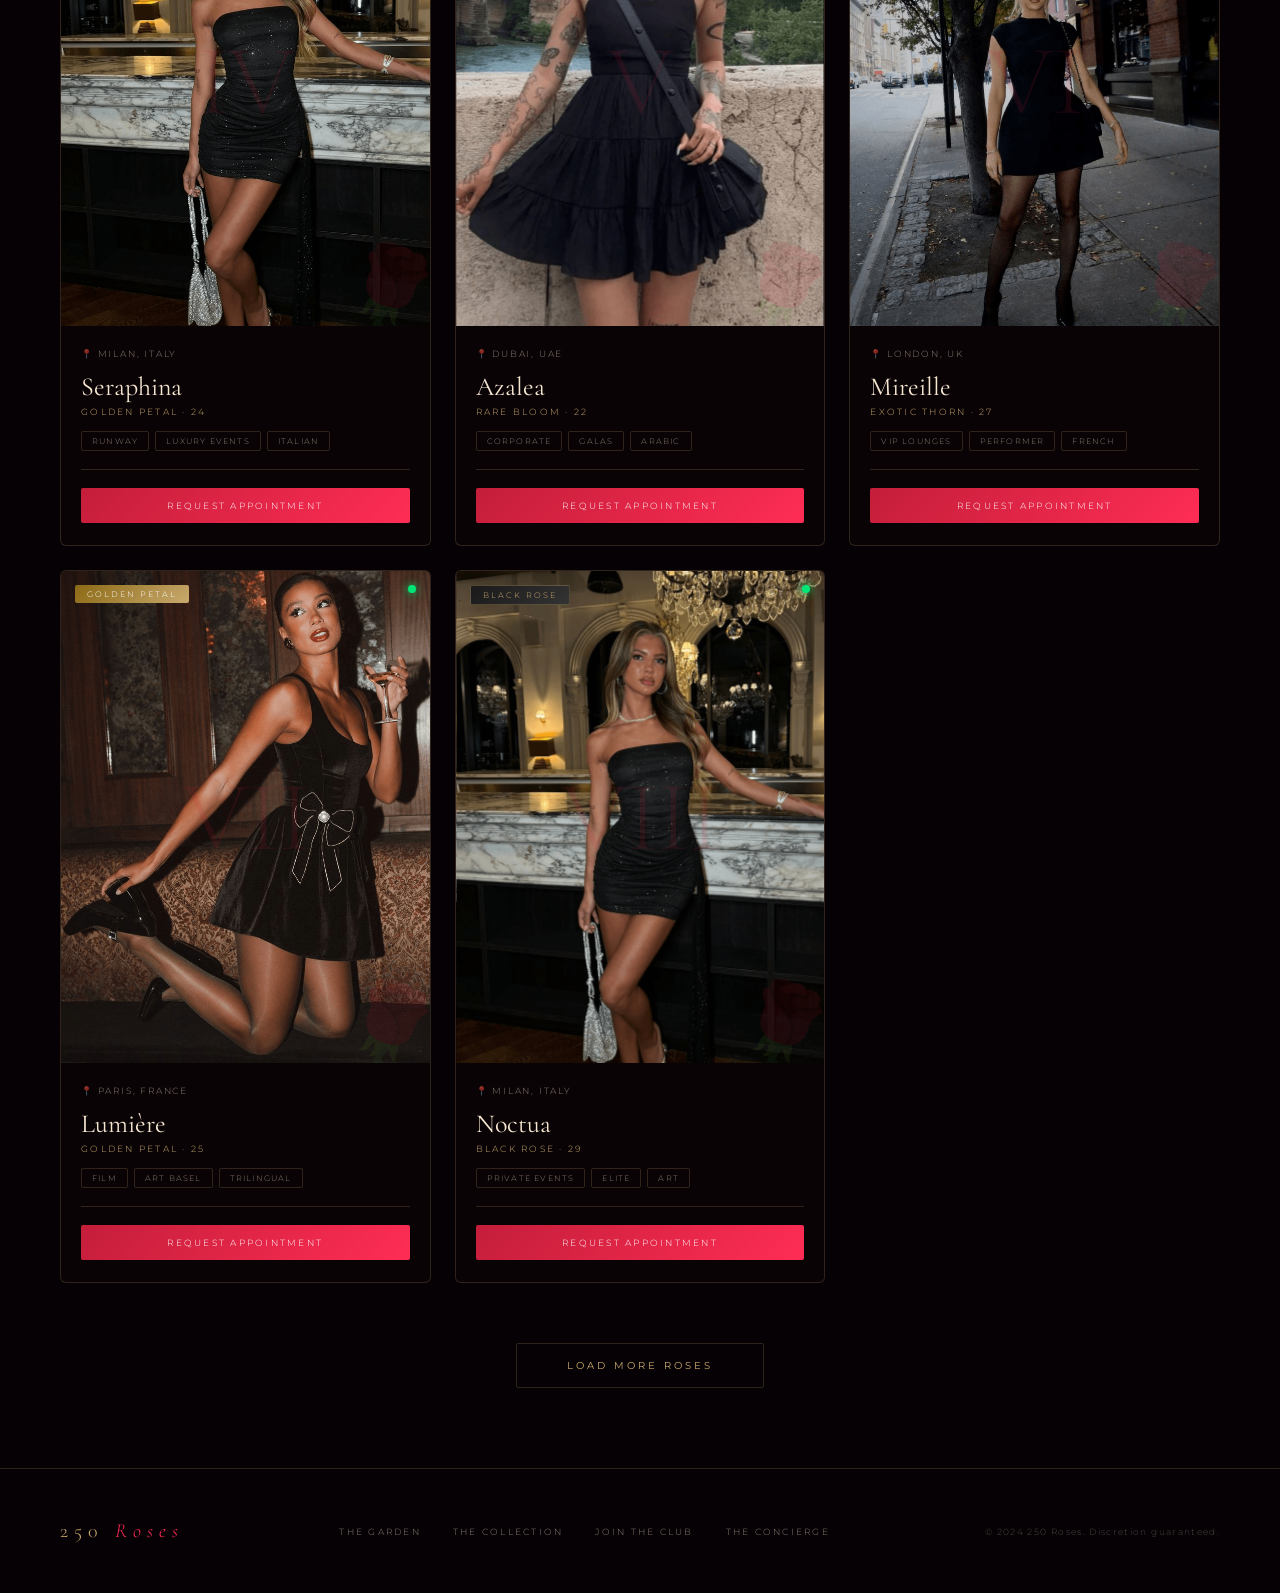
==== commit e7e0bf71: "style: mobile responsiveness" ====
--- a/catalog.html
+++ b/catalog.html
@@ -5,331 +5,9 @@
 <meta name="viewport" content="width=device-width, initial-scale=1.0">
 <title>250 Roses – The Collection</title>
 <link href="https://fonts.googleapis.com/css2?family=Cormorant+Garamond:ital,wght@0,300;0,400;0,600;1,300;1,400&family=Montserrat:wght@200;300;400;500&display=swap" rel="stylesheet">
-<style>
-  :root {
-    --crimson: #8B0000;
-    --rose: #C41E3A;
-    --blush: #FF2D55;
-    --gold: #C9A96E;
-    --dark: #0A0305;
-    --darker: #060104;
-    --glass: rgba(139,0,0,0.08);
-    --glass-border: rgba(201,169,110,0.2);
-    --text: #F5E6D0;
-    --text-muted: rgba(245,230,208,0.55);
-  }
-
-  * { margin: 0; padding: 0; box-sizing: border-box; }
-
-  body {
-    background: var(--darker);
-    color: var(--text);
-    font-family: 'Montserrat', sans-serif;
-    font-weight: 300;
-    overflow-x: hidden;
-    cursor: none;
-  }
-
-  .cursor { width: 12px; height: 12px; background: var(--blush); border-radius: 50%; position: fixed; pointer-events: none; z-index: 9999; transition: transform 0.15s ease, background 0.3s; mix-blend-mode: screen; }
-  .cursor-ring { width: 36px; height: 36px; border: 1px solid rgba(255,45,85,0.5); border-radius: 50%; position: fixed; pointer-events: none; z-index: 9998; transition: transform 0.4s ease; }
-
-  nav {
-    position: fixed; top: 0; width: 100%; z-index: 100;
-    padding: 28px 60px;
-    display: flex; justify-content: space-between; align-items: center;
-    background: rgba(6,1,4,0.6);
-    border-bottom: 1px solid var(--glass-border);
-    backdrop-filter: blur(20px);
-  }
-  .logo { font-family: 'Cormorant Garamond', serif; font-size: 24px; font-weight: 600; letter-spacing: 0.35em; color: var(--gold); text-decoration: none; display: flex; flex-direction: column; align-items: center; line-height: 1.1; }
-  .logo .brand span { color: var(--blush); font-style: italic; }
-  .logo .slogan { font-family: 'Montserrat', sans-serif; font-size: 8px; font-weight: 600; color: var(--gold); letter-spacing: 0.4em; text-transform: uppercase; margin-top: 2px; font-style: normal; }
-  .nav-links { display: flex; gap: 40px; list-style: none; }
-  .nav-links a { font-size: 10px; font-weight: 500; letter-spacing: 0.25em; text-transform: uppercase; color: var(--text-muted); text-decoration: none; transition: color 0.3s; }
-  .nav-links a:hover, .nav-links a.active { color: var(--gold); }
-
-  /* Page Header */
-  .page-header {
-    padding: 160px 60px 60px;
-    background: linear-gradient(to bottom, rgba(139,0,0,0.15) 0%, transparent 100%);
-    border-bottom: 1px solid var(--glass-border);
-    position: relative; overflow: hidden;
-  }
-  .page-header::before {
-    content: 'COLLECTION';
-    position: absolute; right: -30px; top: 50%;
-    transform: translateY(-50%);
-    font-family: 'Cormorant Garamond', serif;
-    font-size: 180px; font-weight: 300;
-    color: rgba(139,0,0,0.06);
-    pointer-events: none; letter-spacing: 0.1em;
-  }
-
-  .page-header-inner { max-width: 1200px; margin: 0 auto; }
-  .page-eyebrow { font-size: 9px; letter-spacing: 0.5em; text-transform: uppercase; color: var(--gold); margin-bottom: 20px; display: flex; align-items: center; gap: 16px; }
-  .page-eyebrow::before { content: ''; width: 40px; height: 1px; background: var(--gold); }
-  .page-header h1 { font-family: 'Cormorant Garamond', serif; font-size: clamp(40px, 6vw, 80px); font-weight: 500; line-height: 1.05; text-shadow: 0 4px 20px rgba(0,0,0,0.8); }
-  .page-header h1 em { font-style: italic; color: var(--blush); }
-  .page-header p { font-size: 13px; color: var(--text-muted); margin-top: 18px; max-width: 500px; line-height: 1.9; letter-spacing: 0.05em; }
-
-  /* Filter Bar */
-  .filter-bar {
-    background: var(--dark);
-    border-bottom: 1px solid var(--glass-border);
-    padding: 0 60px;
-    position: sticky; top: 77px; z-index: 90;
-  }
-  .filter-inner {
-    max-width: 1200px; margin: 0 auto;
-    display: flex; gap: 0; align-items: center;
-    overflow-x: auto;
-  }
-  .filter-inner::-webkit-scrollbar { height: 0; }
-
-  .filter-label {
-    font-size: 9px; letter-spacing: 0.3em; text-transform: uppercase;
-    color: var(--text-muted); white-space: nowrap; padding: 20px 24px 20px 0;
-    border-right: 1px solid var(--glass-border); margin-right: 24px;
-    flex-shrink: 0;
-  }
-
-  .filter-group { display: flex; gap: 4px; flex-shrink: 0; }
-
-  .filter-btn {
-    padding: 8px 18px;
-    background: transparent; border: 1px solid transparent;
-    border-radius: 2px;
-    font-family: 'Montserrat', sans-serif;
-    font-size: 9px; letter-spacing: 0.2em; text-transform: uppercase;
-    color: var(--text-muted); cursor: none;
-    transition: all 0.3s; white-space: nowrap;
-    margin: 14px 0;
-  }
-  .filter-btn:hover { color: var(--text); border-color: var(--glass-border); }
-  .filter-btn.active {
-    color: white; border-color: var(--rose);
-    background: linear-gradient(135deg, rgba(196,30,58,0.3), rgba(196,30,58,0.1));
-  }
-
-  .filter-divider { width: 1px; height: 24px; background: var(--glass-border); margin: 0 20px; flex-shrink: 0; }
-
-  /* Search */
-  .search-wrap {
-    margin-left: auto; display: flex; align-items: center;
-    padding: 12px 0; flex-shrink: 0;
-  }
-  .search-input {
-    background: var(--glass);
-    border: 1px solid var(--glass-border);
-    border-radius: 2px;
-    padding: 8px 16px 8px 36px;
-    font-family: 'Montserrat', sans-serif;
-    font-size: 10px; letter-spacing: 0.1em;
-    color: var(--text); width: 180px;
-    outline: none; transition: all 0.3s;
-    position: relative;
-  }
-  .search-input:focus { border-color: var(--rose); width: 220px; }
-  .search-input::placeholder { color: var(--text-muted); }
-  .search-icon-wrap { position: relative; }
-  .search-icon { position: absolute; left: 12px; top: 50%; transform: translateY(-50%); font-size: 12px; color: var(--text-muted); pointer-events: none; }
-
-  /* Catalog Grid */
-  .catalog {
-    padding: 60px;
-    max-width: 1400px; margin: 0 auto;
-  }
-
-  .results-bar {
-    display: flex; justify-content: space-between; align-items: center;
-    margin-bottom: 36px;
-  }
-  .results-count { font-size: 11px; color: var(--text-muted); letter-spacing: 0.15em; }
-  .results-count span { color: var(--gold); font-family: 'Cormorant Garamond', serif; font-size: 16px; }
-  .sort-select {
-    background: var(--glass); border: 1px solid var(--glass-border);
-    border-radius: 2px; padding: 8px 16px;
-    font-family: 'Montserrat', sans-serif; font-size: 9px;
-    letter-spacing: 0.2em; text-transform: uppercase;
-    color: var(--text-muted); cursor: none; outline: none;
-  }
-
-  .catalog-grid {
-    display: grid;
-    grid-template-columns: repeat(auto-fill, minmax(280px, 1fr));
-    gap: 24px;
-  }
-
-  /* Catalog Card */
-  .cat-card {
-    position: relative;
-    border: 1px solid var(--glass-border);
-    border-radius: 6px; overflow: hidden;
-    background: var(--dark);
-    cursor: none;
-    transition: all 0.4s cubic-bezier(0.25, 0.46, 0.45, 0.94);
-  }
-  .cat-card:hover {
-    transform: translateY(-8px);
-    border-color: rgba(196,30,58,0.5);
-    box-shadow: 0 30px 60px rgba(0,0,0,0.5), 0 0 30px rgba(139,0,0,0.2);
-  }
-
-  .cat-card-photo {
-    aspect-ratio: 3/4;
-    background: linear-gradient(160deg, var(--dark) 0%, #0f0208 100%);
-    position: relative; overflow: hidden;
-    display: flex; align-items: center; justify-content: center;
-  }
-
-  /* Unique background per card using nth-child */
-  .cat-card:nth-child(1) .cat-card-photo { background: url('src/girl-1.png') center/cover; }
-  .cat-card:nth-child(2) .cat-card-photo { background: url('src/girl-2.png') center/cover; }
-  .cat-card:nth-child(3) .cat-card-photo { background: url('src/girl-3.png') center/cover; }
-  .cat-card:nth-child(4) .cat-card-photo { background: url('src/girl-4.png') center/cover; }
-  .cat-card:nth-child(5) .cat-card-photo { background: url('src/girl-1.png') center/cover; }
-  .cat-card:nth-child(6) .cat-card-photo { background: url('src/girl-2.png') center/cover; }
-  .cat-card:nth-child(7) .cat-card-photo { background: url('src/girl-3.png') center/cover; }
-  .cat-card:nth-child(8) .cat-card-photo { background: url('src/girl-4.png') center/cover; }
-
-  .photo-rose {
-    font-size: 80px; opacity: 0.1;
-    position: absolute; bottom: -10px; right: -10px;
-    transform: rotate(20deg);
-    transition: transform 0.5s, opacity 0.5s;
-  }
-  .cat-card:hover .photo-rose { transform: rotate(10deg) scale(1.1); opacity: 0.18; }
-
-  .photo-num {
-    font-family: 'Cormorant Garamond', serif;
-    font-size: 100px; font-weight: 300;
-    color: rgba(196,30,58,0.12);
-    position: absolute; top: 50%; left: 50%;
-    transform: translate(-50%, -50%);
-    letter-spacing: -0.02em; pointer-events: none;
-    transition: color 0.4s;
-  }
-  .cat-card:hover .photo-num { color: rgba(196,30,58,0.2); }
-
-  .photo-shimmer {
-    position: absolute; inset: 0;
-    background: linear-gradient(135deg, transparent 0%, rgba(255,255,255,0.03) 50%, transparent 100%);
-    transform: translateX(-100%);
-    transition: transform 0.8s;
-  }
-  .cat-card:hover .photo-shimmer { transform: translateX(100%); }
-
-  .cat-badge {
-    position: absolute; top: 14px; left: 14px; z-index: 2;
-    padding: 4px 12px; border-radius: 2px;
-    font-size: 8px; letter-spacing: 0.25em; text-transform: uppercase;
-  }
-  .badge-rare { background: linear-gradient(135deg, var(--rose), var(--blush)); color: white; }
-  .badge-exotic { background: linear-gradient(135deg, #4a0060, #8B008B); color: white; }
-  .badge-golden { background: linear-gradient(135deg, #8B6914, var(--gold)); color: white; }
-  .badge-black { background: linear-gradient(135deg, #1a1a1a, #333); color: var(--gold); border: 1px solid rgba(201,169,110,0.3); }
-  .badge-new { background: linear-gradient(135deg, #004d40, #00796b); color: white; }
-
-  .availability-dot {
-    position: absolute; top: 14px; right: 14px; z-index: 2;
-    width: 8px; height: 8px; border-radius: 50%;
-    box-shadow: 0 0 8px currentColor;
-  }
-  .available { background: #00e676; color: #00e676; animation: pulse 2s infinite; }
-  .busy { background: var(--gold); color: var(--gold); }
-  @keyframes pulse { 0%,100%{box-shadow:0 0 0 0 rgba(0,230,118,0.4)} 70%{box-shadow:0 0 0 8px rgba(0,230,118,0)} }
-
-  .cat-info {
-    padding: 22px 20px;
-  }
-
-  .cat-meta {
-    display: flex; justify-content: space-between; align-items: center;
-    margin-bottom: 12px;
-  }
-  .cat-location { font-size: 9px; letter-spacing: 0.2em; text-transform: uppercase; color: var(--text-muted); }
-
-  .cat-name {
-    font-family: 'Cormorant Garamond', serif;
-    font-size: 26px; font-weight: 400; margin-bottom: 4px;
-    transition: color 0.3s;
-  }
-  .cat-card:hover .cat-name { color: var(--blush); }
-
-  .cat-type {
-    font-size: 9px; letter-spacing: 0.25em; text-transform: uppercase;
-    color: var(--gold); margin-bottom: 14px;
-  }
-
-  .cat-tags { display: flex; gap: 6px; flex-wrap: wrap; margin-bottom: 18px; }
-  .tag {
-    padding: 4px 10px;
-    border: 1px solid var(--glass-border);
-    border-radius: 2px;
-    font-size: 8px; letter-spacing: 0.15em; text-transform: uppercase;
-    color: var(--text-muted);
-  }
-
-  .cat-divider { height: 1px; background: var(--glass-border); margin-bottom: 18px; }
-
-  .cat-actions { display: flex; gap: 10px; }
-
-  .btn-request {
-    flex: 1; padding: 12px;
-    background: linear-gradient(135deg, var(--rose), var(--blush));
-    border: none; border-radius: 2px;
-    font-family: 'Montserrat', sans-serif;
-    font-size: 9px; letter-spacing: 0.25em; text-transform: uppercase;
-    color: white; cursor: none; text-decoration: none;
-    text-align: center; transition: all 0.3s; display: block;
-  }
-  .btn-request:hover { box-shadow: 0 10px 30px rgba(196,30,58,0.4); transform: translateY(-1px); }
-
-  .btn-save {
-    width: 44px; height: 44px;
-    border: 1px solid var(--glass-border); border-radius: 2px;
-    background: var(--glass);
-    display: flex; align-items: center; justify-content: center;
-    font-size: 16px; cursor: none;
-    transition: all 0.3s; flex-shrink: 0;
-  }
-  .btn-save:hover { border-color: var(--rose); background: rgba(196,30,58,0.15); }
-
-  /* Load more */
-  .load-more {
-    text-align: center; padding: 60px 0 20px;
-  }
-  .btn-load {
-    padding: 15px 50px;
-    border: 1px solid var(--glass-border); border-radius: 2px;
-    background: transparent;
-    font-family: 'Montserrat', sans-serif;
-    font-size: 10px; letter-spacing: 0.3em; text-transform: uppercase;
-    color: var(--gold); cursor: none;
-    transition: all 0.3s;
-  }
-  .btn-load:hover { border-color: var(--gold); background: rgba(201,169,110,0.08); }
-
-  /* Footer */
-  footer { background: var(--darker); padding: 50px 60px; display: flex; justify-content: space-between; align-items: center; flex-wrap: wrap; gap: 30px; border-top: 1px solid var(--glass-border); }
-  .footer-logo { font-family: 'Cormorant Garamond', serif; font-size: 20px; letter-spacing: 0.3em; color: var(--gold); }
-  .footer-logo span { color: var(--blush); font-style: italic; }
-  .footer-links { display: flex; gap: 32px; flex-wrap: wrap; }
-  .footer-links a { font-size: 9px; letter-spacing: 0.25em; text-transform: uppercase; color: var(--text-muted); text-decoration: none; transition: color 0.3s; }
-  .footer-links a:hover { color: var(--gold); }
-  .footer-copy { font-size: 9px; color: rgba(245,230,208,0.3); letter-spacing: 0.15em; }
-
-  @media (max-width: 768px) {
-    nav { padding: 20px 24px; }
-    .page-header { padding: 120px 24px 40px; }
-    .filter-bar { padding: 0 24px; }
-    .catalog { padding: 40px 24px; }
-    .catalog-grid { grid-template-columns: repeat(2, 1fr); gap: 14px; }
-    footer { flex-direction: column; text-align: center; }
-    .nav-links { display: none; }
-    .results-bar { flex-direction: column; gap: 14px; align-items: flex-start; }
-  }
-</style>
+<link rel="stylesheet" href="css/global.css">
+<link rel="stylesheet" href="css/layout.css">
+<link rel="stylesheet" href="css/catalog.css">
 </head>
 <body>
 
@@ -341,6 +19,11 @@
     <div class="brand">250 <span>Roses</span></div>
     <div class="slogan">hug & party</div>
   </a>
+  <div class="menu-toggle" id="mobile-menu">
+    <span></span>
+    <span></span>
+    <span></span>
+  </div>
   <ul class="nav-links">
     <li><a href="index.html">The Garden</a></li>
     <li><a href="catalog.html" class="active">The Collection</a></li>
@@ -350,13 +33,13 @@
 </nav>
 
 <div class="page-header">
-  <div class="page-header-inner" style="display: flex; justify-content: space-between; align-items: center;">
+  <div class="page-header-inner">
     <div>
       <p class="page-eyebrow">The Collection</p>
       <h1>Browse Our <em>Curated</em><br>Bouquet of Talent.</h1>
       <p>Each Rose in our garden has been handpicked for their extraordinary presence, elegance, and allure. Discover your perfect bloom.</p>
     </div>
-    <img src="src/collection-1.png" alt="Collection" style="max-height: 250px; opacity: 0.9; object-fit: contain; z-index: 10; position: relative;">
+    <img src="src/collection-1.png" alt="Collection" loading="lazy" decoding="async" class="page-header-img">
   </div>
 </div>
 
@@ -611,20 +294,9 @@
   <p class="footer-copy">© 2024 250 Roses. Discretion guaranteed.</p>
 </footer>
 
+<script src="js/main.js"></script>
 <script>
-  // Cursor
-  const cursor = document.getElementById('cursor');
-  const ring = document.getElementById('cursorRing');
-  let mx=0,my=0,rx=0,ry=0;
-  document.addEventListener('mousemove',e=>{mx=e.clientX;my=e.clientY;cursor.style.left=mx-6+'px';cursor.style.top=my-6+'px';});
-  function animateRing(){rx+=(mx-rx)*.12;ry+=(my-ry)*.12;ring.style.left=rx-18+'px';ring.style.top=ry-18+'px';requestAnimationFrame(animateRing);}
-  animateRing();
-  document.querySelectorAll('a,button,.btn-save').forEach(el=>{
-    el.addEventListener('mouseenter',()=>{cursor.style.transform='scale(2.5)';cursor.style.background='var(--gold)';});
-    el.addEventListener('mouseleave',()=>{cursor.style.transform='scale(1)';cursor.style.background='var(--blush)';});
-  });
-
-  // Filtering
+  // Page-specific Filtering & Search
   const cards = document.querySelectorAll('.cat-card');
   let activeCategory = 'all';
   let activeLocation = 'all';
@@ -638,7 +310,8 @@
       card.style.display = catMatch && locMatch ? 'block' : 'none';
     });
     const visible = [...cards].filter(c => c.style.display !== 'none').length;
-    document.querySelector('.results-count span').textContent = visible;
+    const countSpan = document.querySelector('.results-count span');
+    if (countSpan) countSpan.textContent = visible;
   }
 
   document.querySelectorAll('#categoryFilters .filter-btn').forEach(btn => {
@@ -659,25 +332,17 @@
     });
   });
 
-  // Search
-  document.querySelector('.search-input').addEventListener('input', e => {
-    const q = e.target.value.toLowerCase();
-    cards.forEach(card => {
-      const name = card.querySelector('.cat-name').textContent.toLowerCase();
-      const type = card.querySelector('.cat-type').textContent.toLowerCase();
-      card.style.display = (name.includes(q) || type.includes(q)) ? 'block' : 'none';
-    });
-  });
-
-  // Scroll reveal
-  const obs = new IntersectionObserver(entries=>{
-    entries.forEach(e=>{if(e.isIntersecting){e.target.style.opacity='1';e.target.style.transform='translateY(0)';}});
-  },{threshold:0.1});
-  cards.forEach((c,i)=>{
-    c.style.opacity='0';c.style.transform='translateY(30px)';
-    c.style.transition=`opacity 0.6s ease ${i*0.05}s, transform 0.6s ease ${i*0.05}s`;
-    obs.observe(c);
-  });
+  const searchInput = document.querySelector('.search-input');
+  if (searchInput) {
+      searchInput.addEventListener('input', e => {
+        const q = e.target.value.toLowerCase();
+        cards.forEach(card => {
+          const name = card.querySelector('.cat-name').textContent.toLowerCase();
+          const type = card.querySelector('.cat-type').textContent.toLowerCase();
+          card.style.display = (name.includes(q) || type.includes(q)) ? 'block' : 'none';
+        });
+      });
+  }
 </script>
 </body>
 </html>
--- a/css/global.css
+++ b/css/global.css
@@ -0,0 +1,93 @@
+:root {
+  --crimson: #8B0000;
+  --rose: #C41E3A;
+  --blush: #FF2D55;
+  --gold: #C9A96E;
+  --dark: #0A0305;
+  --darker: #060104;
+  --glass: rgba(139,0,0,0.08);
+  --glass-border: rgba(201,169,110,0.2);
+  --text: #F5E6D0;
+  --text-muted: rgba(245,230,208,0.55);
+  --success: #00c853;
+}
+
+* { margin: 0; padding: 0; box-sizing: border-box; }
+
+body {
+  background: var(--darker);
+  color: var(--text);
+  font-family: 'Montserrat', sans-serif;
+  font-weight: 300;
+  overflow-x: hidden;
+  cursor: none;
+}
+
+/* Custom cursor */
+.cursor {
+  width: 12px; height: 12px;
+  background: var(--blush);
+  border-radius: 50%;
+  position: fixed;
+  pointer-events: none;
+  z-index: 9999;
+  transition: transform 0.15s ease, background 0.3s;
+  mix-blend-mode: screen;
+}
+.cursor-ring {
+  width: 36px; height: 36px;
+  border: 1px solid rgba(255,45,85,0.5);
+  border-radius: 50%;
+  position: fixed;
+  pointer-events: none;
+  z-index: 9998;
+  transition: transform 0.4s ease;
+}
+
+@media (max-width: 768px), (hover: none) {
+  body { cursor: auto !important; }
+  .cursor, .cursor-ring { display: none !important; }
+}
+
+@keyframes fadeUp {
+  from { opacity: 0; transform: translateY(30px); }
+  to { opacity: 1; transform: translateY(0); }
+}
+@keyframes fadeIn {
+  from { opacity: 0; }
+  to { opacity: 1; }
+}
+
+.btn-primary {
+  padding: 15px 44px;
+  background: linear-gradient(135deg, var(--rose), var(--blush));
+  border: none; border-radius: 2px;
+  font-family: 'Montserrat', sans-serif;
+  font-size: 10px; letter-spacing: 0.3em; text-transform: uppercase;
+  color: white; cursor: none; text-decoration: none;
+  transition: all 0.3s; position: relative; overflow: hidden;
+  display: inline-block;
+}
+.btn-primary::after {
+  content: ''; position: absolute; inset: 0;
+  background: linear-gradient(135deg, transparent, rgba(255,255,255,0.1));
+  opacity: 0; transition: opacity 0.3s;
+}
+.btn-primary:hover::after { opacity: 1; }
+.btn-primary:hover { transform: translateY(-2px); box-shadow: 0 20px 40px rgba(196,30,58,0.4); }
+
+.btn-ghost {
+  padding: 15px 44px;
+  background: transparent;
+  border: 1px solid var(--glass-border);
+  border-radius: 2px;
+  font-family: 'Montserrat', sans-serif;
+  font-size: 10px; letter-spacing: 0.3em; text-transform: uppercase;
+  color: var(--gold); cursor: none; text-decoration: none;
+  transition: all 0.3s; display: inline-block;
+}
+.btn-ghost:hover {
+  border-color: var(--gold);
+  background: rgba(201,169,110,0.08);
+  transform: translateY(-2px);
+}
--- a/css/layout.css
+++ b/css/layout.css
@@ -0,0 +1,76 @@
+nav {
+  position: fixed; top: 0; width: 100%; z-index: 100;
+  padding: 28px 60px;
+  display: flex; justify-content: space-between; align-items: center;
+  background: rgba(6,1,4,0.6);
+  border-bottom: 1px solid var(--glass-border);
+  backdrop-filter: blur(20px);
+}
+.logo {
+  font-family: 'Cormorant Garamond', serif;
+  font-size: 24px; font-weight: 600;
+  letter-spacing: 0.35em;
+  color: var(--gold);
+  text-decoration: none;
+  display: flex; flex-direction: column; align-items: center; line-height: 1.1;
+}
+.logo .brand span { color: var(--blush); font-style: italic; }
+.logo .slogan { font-family: 'Montserrat', sans-serif; font-size: 8px; font-weight: 600; color: var(--gold); letter-spacing: 0.4em; text-transform: uppercase; margin-top: 2px; font-style: normal; }
+
+.nav-links { display: flex; gap: 40px; list-style: none; }
+.nav-links a {
+  font-size: 10px; font-weight: 500; letter-spacing: 0.25em; text-transform: uppercase;
+  color: var(--text-muted); text-decoration: none; transition: color 0.3s;
+}
+.nav-links a:hover, .nav-links a.active { color: var(--gold); }
+
+/* Hamburger Menu Toggle */
+.menu-toggle {
+  display: none; width: 28px; height: 18px;
+  flex-direction: column; justify-content: space-between;
+  cursor: pointer; z-index: 101;
+}
+.menu-toggle span {
+  width: 100%; height: 2px;
+  background: var(--gold);
+  transition: all 0.4s ease;
+  border-radius: 2px;
+}
+
+.menu-toggle.active span:nth-child(1) { transform: translateY(8px) rotate(45deg); background: var(--blush); }
+.menu-toggle.active span:nth-child(2) { opacity: 0; transform: translateX(-20px); }
+.menu-toggle.active span:nth-child(3) { transform: translateY(-8px) rotate(-45deg); background: var(--blush); }
+
+footer {
+  background: var(--darker);
+  padding: 50px 60px;
+  display: flex; justify-content: space-between; align-items: center; flex-wrap: wrap; gap: 30px;
+  border-top: 1px solid var(--glass-border);
+}
+.footer-logo { font-family: 'Cormorant Garamond', serif; font-size: 20px; letter-spacing: 0.3em; color: var(--gold); }
+.footer-logo span { color: var(--blush); font-style: italic; }
+.footer-links { display: flex; gap: 32px; flex-wrap: wrap; }
+.footer-links a { font-size: 9px; letter-spacing: 0.25em; text-transform: uppercase; color: var(--text-muted); text-decoration: none; transition: color 0.3s; }
+.footer-links a:hover { color: var(--gold); }
+.footer-copy { font-size: 9px; color: rgba(245,230,208,0.3); letter-spacing: 0.15em; }
+
+@media (max-width: 900px) {
+  nav { padding: 20px 24px; }
+  .menu-toggle { display: flex; }
+  
+  .nav-links {
+    position: fixed; top: 0; left: 0; width: 100%; height: 100vh;
+    background: rgba(6,1,4,0.95);
+    backdrop-filter: blur(40px);
+    flex-direction: column; justify-content: center; align-items: center;
+    gap: 36px; z-index: 100;
+    opacity: 0; pointer-events: none;
+    transform: scale(1.05);
+    transition: all 0.6s cubic-bezier(0.2, 0.8, 0.2, 1);
+  }
+  
+  .nav-links.active { opacity: 1; pointer-events: auto; transform: scale(1); }
+  .nav-links a { font-size: 14px; letter-spacing: 0.4em; }
+  
+  footer { flex-direction: column; text-align: center; }
+}
--- a/css/catalog.css
+++ b/css/catalog.css
@@ -0,0 +1,278 @@
+/* Page Header */
+.page-header {
+  padding: 160px 60px 60px;
+  background: linear-gradient(to bottom, rgba(139,0,0,0.15) 0%, transparent 100%);
+  border-bottom: 1px solid var(--glass-border);
+  position: relative; overflow: hidden;
+}
+.page-header::before {
+  content: 'COLLECTION';
+  position: absolute; right: -30px; top: 50%;
+  transform: translateY(-50%);
+  font-family: 'Cormorant Garamond', serif;
+  font-size: 180px; font-weight: 300;
+  color: rgba(139,0,0,0.06);
+  pointer-events: none; letter-spacing: 0.1em;
+}
+
+.page-header-inner {
+  max-width: 1200px; margin: 0 auto;
+  display: flex; justify-content: space-between; align-items: center;
+}
+.page-header-img {
+  max-height: 250px; opacity: 0.9; object-fit: contain;
+  z-index: 10; position: relative;
+}
+.page-eyebrow { font-size: 9px; letter-spacing: 0.5em; text-transform: uppercase; color: var(--gold); margin-bottom: 20px; display: flex; align-items: center; gap: 16px; }
+.page-eyebrow::before { content: ''; width: 40px; height: 1px; background: var(--gold); }
+.page-header h1 { font-family: 'Cormorant Garamond', serif; font-size: clamp(40px, 6vw, 80px); font-weight: 500; line-height: 1.05; text-shadow: 0 4px 20px rgba(0,0,0,0.8); }
+.page-header h1 em { font-style: italic; color: var(--blush); }
+.page-header p { font-size: 13px; color: var(--text-muted); margin-top: 18px; max-width: 500px; line-height: 1.9; letter-spacing: 0.05em; }
+
+/* Filter Bar */
+.filter-bar {
+  background: var(--dark);
+  border-bottom: 1px solid var(--glass-border);
+  padding: 0 60px;
+  position: sticky; top: 77px; z-index: 90;
+}
+.filter-inner {
+  max-width: 1200px; margin: 0 auto;
+  display: flex; gap: 0; align-items: center;
+  overflow-x: auto;
+}
+.filter-inner::-webkit-scrollbar { height: 0; }
+
+.filter-label {
+  font-size: 9px; letter-spacing: 0.3em; text-transform: uppercase;
+  color: var(--text-muted); white-space: nowrap; padding: 20px 24px 20px 0;
+  border-right: 1px solid var(--glass-border); margin-right: 24px;
+  flex-shrink: 0;
+}
+
+.filter-group { display: flex; gap: 4px; flex-shrink: 0; }
+
+.filter-btn {
+  padding: 8px 18px;
+  background: transparent; border: 1px solid transparent;
+  border-radius: 2px;
+  font-family: 'Montserrat', sans-serif;
+  font-size: 9px; letter-spacing: 0.2em; text-transform: uppercase;
+  color: var(--text-muted); cursor: none;
+  transition: all 0.3s; white-space: nowrap;
+  margin: 14px 0;
+}
+.filter-btn:hover { color: var(--text); border-color: var(--glass-border); }
+.filter-btn.active {
+  color: white; border-color: var(--rose);
+  background: linear-gradient(135deg, rgba(196,30,58,0.3), rgba(196,30,58,0.1));
+}
+
+.filter-divider { width: 1px; height: 24px; background: var(--glass-border); margin: 0 20px; flex-shrink: 0; }
+
+/* Search */
+.search-wrap {
+  margin-left: auto; display: flex; align-items: center;
+  padding: 12px 0; flex-shrink: 0;
+}
+.search-input {
+  background: var(--glass);
+  border: 1px solid var(--glass-border);
+  border-radius: 2px;
+  padding: 8px 16px 8px 36px;
+  font-family: 'Montserrat', sans-serif;
+  font-size: 10px; letter-spacing: 0.1em;
+  color: var(--text); width: 180px;
+  outline: none; transition: all 0.3s;
+  position: relative;
+}
+.search-input:focus { border-color: var(--rose); width: 220px; }
+.search-input::placeholder { color: var(--text-muted); }
+.search-icon-wrap { position: relative; }
+.search-icon { position: absolute; left: 12px; top: 50%; transform: translateY(-50%); font-size: 12px; color: var(--text-muted); pointer-events: none; }
+
+/* Catalog Grid */
+.catalog {
+  padding: 60px;
+  max-width: 1400px; margin: 0 auto;
+}
+
+.results-bar {
+  display: flex; justify-content: space-between; align-items: center;
+  margin-bottom: 36px;
+}
+.results-count { font-size: 11px; color: var(--text-muted); letter-spacing: 0.15em; }
+.results-count span { color: var(--gold); font-family: 'Cormorant Garamond', serif; font-size: 16px; }
+.sort-select {
+  background: var(--glass); border: 1px solid var(--glass-border);
+  border-radius: 2px; padding: 8px 16px;
+  font-family: 'Montserrat', sans-serif; font-size: 9px;
+  letter-spacing: 0.2em; text-transform: uppercase;
+  color: var(--text-muted); cursor: none; outline: none;
+}
+
+.catalog-grid {
+  display: grid;
+  grid-template-columns: repeat(auto-fill, minmax(280px, 1fr));
+  gap: 24px;
+}
+
+/* Catalog Card */
+.cat-card {
+  position: relative;
+  border: 1px solid var(--glass-border);
+  border-radius: 6px; overflow: hidden;
+  background: var(--dark);
+  cursor: none;
+  transition: all 0.4s cubic-bezier(0.25, 0.46, 0.45, 0.94);
+}
+.cat-card:hover {
+  transform: translateY(-8px);
+  border-color: rgba(196,30,58,0.5);
+  box-shadow: 0 30px 60px rgba(0,0,0,0.5), 0 0 30px rgba(139,0,0,0.2);
+}
+
+.cat-card-photo {
+  aspect-ratio: 3/4;
+  background: linear-gradient(160deg, var(--dark) 0%, #0f0208 100%);
+  position: relative; overflow: hidden;
+  display: flex; align-items: center; justify-content: center;
+}
+
+/* Unique background per card using nth-child */
+.cat-card:nth-child(1) .cat-card-photo { background: url('../src/girl-1.png') center/cover; }
+.cat-card:nth-child(2) .cat-card-photo { background: url('../src/girl-2.png') center/cover; }
+.cat-card:nth-child(3) .cat-card-photo { background: url('../src/girl-3.png') center/cover; }
+.cat-card:nth-child(4) .cat-card-photo { background: url('../src/girl-4.png') center/cover; }
+.cat-card:nth-child(5) .cat-card-photo { background: url('../src/girl-1.png') center/cover; }
+.cat-card:nth-child(6) .cat-card-photo { background: url('../src/girl-2.png') center/cover; }
+.cat-card:nth-child(7) .cat-card-photo { background: url('../src/girl-3.png') center/cover; }
+.cat-card:nth-child(8) .cat-card-photo { background: url('../src/girl-4.png') center/cover; }
+
+.photo-rose {
+  font-size: 80px; opacity: 0.1;
+  position: absolute; bottom: -10px; right: -10px;
+  transform: rotate(20deg);
+  transition: transform 0.5s, opacity 0.5s;
+}
+.cat-card:hover .photo-rose { transform: rotate(10deg) scale(1.1); opacity: 0.18; }
+
+.photo-num {
+  font-family: 'Cormorant Garamond', serif;
+  font-size: 100px; font-weight: 300;
+  color: rgba(196,30,58,0.12);
+  position: absolute; top: 50%; left: 50%;
+  transform: translate(-50%, -50%);
+  letter-spacing: -0.02em; pointer-events: none;
+  transition: color 0.4s;
+}
+.cat-card:hover .photo-num { color: rgba(196,30,58,0.2); }
+
+.photo-shimmer {
+  position: absolute; inset: 0;
+  background: linear-gradient(135deg, transparent 0%, rgba(255,255,255,0.03) 50%, transparent 100%);
+  transform: translateX(-100%);
+  transition: transform 0.8s;
+}
+.cat-card:hover .photo-shimmer { transform: translateX(100%); }
+
+.cat-badge {
+  position: absolute; top: 14px; left: 14px; z-index: 2;
+  padding: 4px 12px; border-radius: 2px;
+  font-size: 8px; letter-spacing: 0.25em; text-transform: uppercase;
+}
+.badge-rare { background: linear-gradient(135deg, var(--rose), var(--blush)); color: white; }
+.badge-exotic { background: linear-gradient(135deg, #4a0060, #8B008B); color: white; }
+.badge-golden { background: linear-gradient(135deg, #8B6914, var(--gold)); color: white; }
+.badge-black { background: linear-gradient(135deg, #1a1a1a, #333); color: var(--gold); border: 1px solid rgba(201,169,110,0.3); }
+.badge-new { background: linear-gradient(135deg, #004d40, #00796b); color: white; }
+
+.availability-dot {
+  position: absolute; top: 14px; right: 14px; z-index: 2;
+  width: 8px; height: 8px; border-radius: 50%;
+  box-shadow: 0 0 8px currentColor;
+}
+.available { background: #00e676; color: #00e676; animation: pulse 2s infinite; }
+.busy { background: var(--gold); color: var(--gold); }
+@keyframes pulse { 0%,100%{box-shadow:0 0 0 0 rgba(0,230,118,0.4)} 70%{box-shadow:0 0 0 8px rgba(0,230,118,0)} }
+
+.cat-info {
+  padding: 22px 20px;
+}
+
+.cat-meta {
+  display: flex; justify-content: space-between; align-items: center;
+  margin-bottom: 12px;
+}
+.cat-location { font-size: 9px; letter-spacing: 0.2em; text-transform: uppercase; color: var(--text-muted); }
+
+.cat-name {
+  font-family: 'Cormorant Garamond', serif;
+  font-size: 26px; font-weight: 400; margin-bottom: 4px;
+  transition: color 0.3s;
+}
+.cat-card:hover .cat-name { color: var(--blush); }
+
+.cat-type {
+  font-size: 9px; letter-spacing: 0.25em; text-transform: uppercase;
+  color: var(--gold); margin-bottom: 14px;
+}
+
+.cat-tags { display: flex; gap: 6px; flex-wrap: wrap; margin-bottom: 18px; }
+.tag {
+  padding: 4px 10px;
+  border: 1px solid var(--glass-border);
+  border-radius: 2px;
+  font-size: 8px; letter-spacing: 0.15em; text-transform: uppercase;
+  color: var(--text-muted);
+}
+
+.cat-divider { height: 1px; background: var(--glass-border); margin-bottom: 18px; }
+
+.cat-actions { display: flex; gap: 10px; }
+
+.btn-request {
+  flex: 1; padding: 12px;
+  background: linear-gradient(135deg, var(--rose), var(--blush));
+  border: none; border-radius: 2px;
+  font-family: 'Montserrat', sans-serif;
+  font-size: 9px; letter-spacing: 0.25em; text-transform: uppercase;
+  color: white; cursor: none; text-decoration: none;
+  text-align: center; transition: all 0.3s; display: block;
+}
+.btn-request:hover { box-shadow: 0 10px 30px rgba(196,30,58,0.4); transform: translateY(-1px); }
+
+.btn-save {
+  width: 44px; height: 44px;
+  border: 1px solid var(--glass-border); border-radius: 2px;
+  background: var(--glass);
+  display: flex; align-items: center; justify-content: center;
+  font-size: 16px; cursor: none;
+  transition: all 0.3s; flex-shrink: 0;
+}
+.btn-save:hover { border-color: var(--rose); background: rgba(196,30,58,0.15); }
+
+/* Load more */
+.load-more {
+  text-align: center; padding: 60px 0 20px;
+}
+.btn-load {
+  padding: 15px 50px;
+  border: 1px solid var(--glass-border); border-radius: 2px;
+  background: transparent;
+  font-family: 'Montserrat', sans-serif;
+  font-size: 10px; letter-spacing: 0.3em; text-transform: uppercase;
+  color: var(--gold); cursor: none;
+  transition: all 0.3s;
+}
+.btn-load:hover { border-color: var(--gold); background: rgba(201,169,110,0.08); }
+
+@media (max-width: 768px) {
+  .page-header { padding: 120px 24px 40px; }
+  .page-header-inner { flex-direction: column; text-align: center; gap: 40px; }
+  .page-header-img { max-height: 200px; }
+  .filter-bar { padding: 0 24px; }
+  .catalog { padding: 40px 24px; }
+  .catalog-grid { grid-template-columns: repeat(2, 1fr); gap: 14px; }
+  .results-bar { flex-direction: column; gap: 14px; align-items: flex-start; }
+}
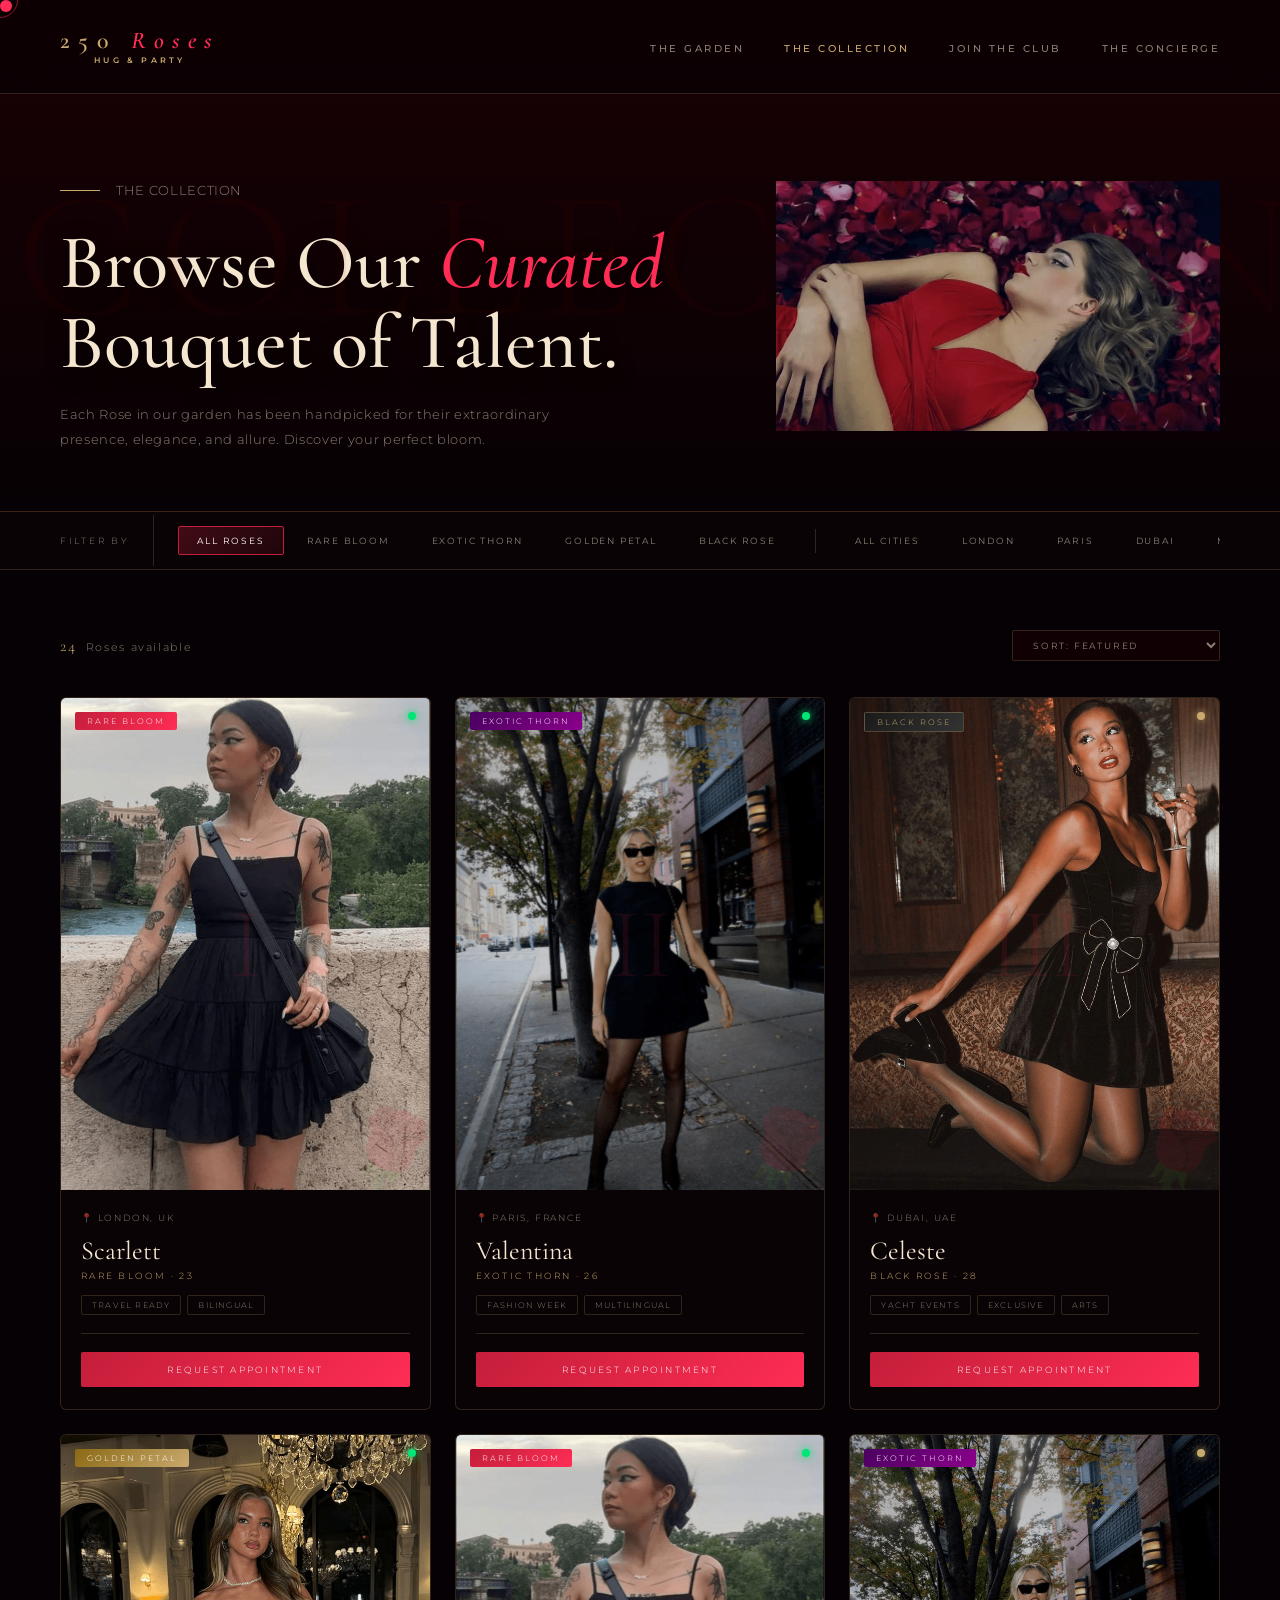
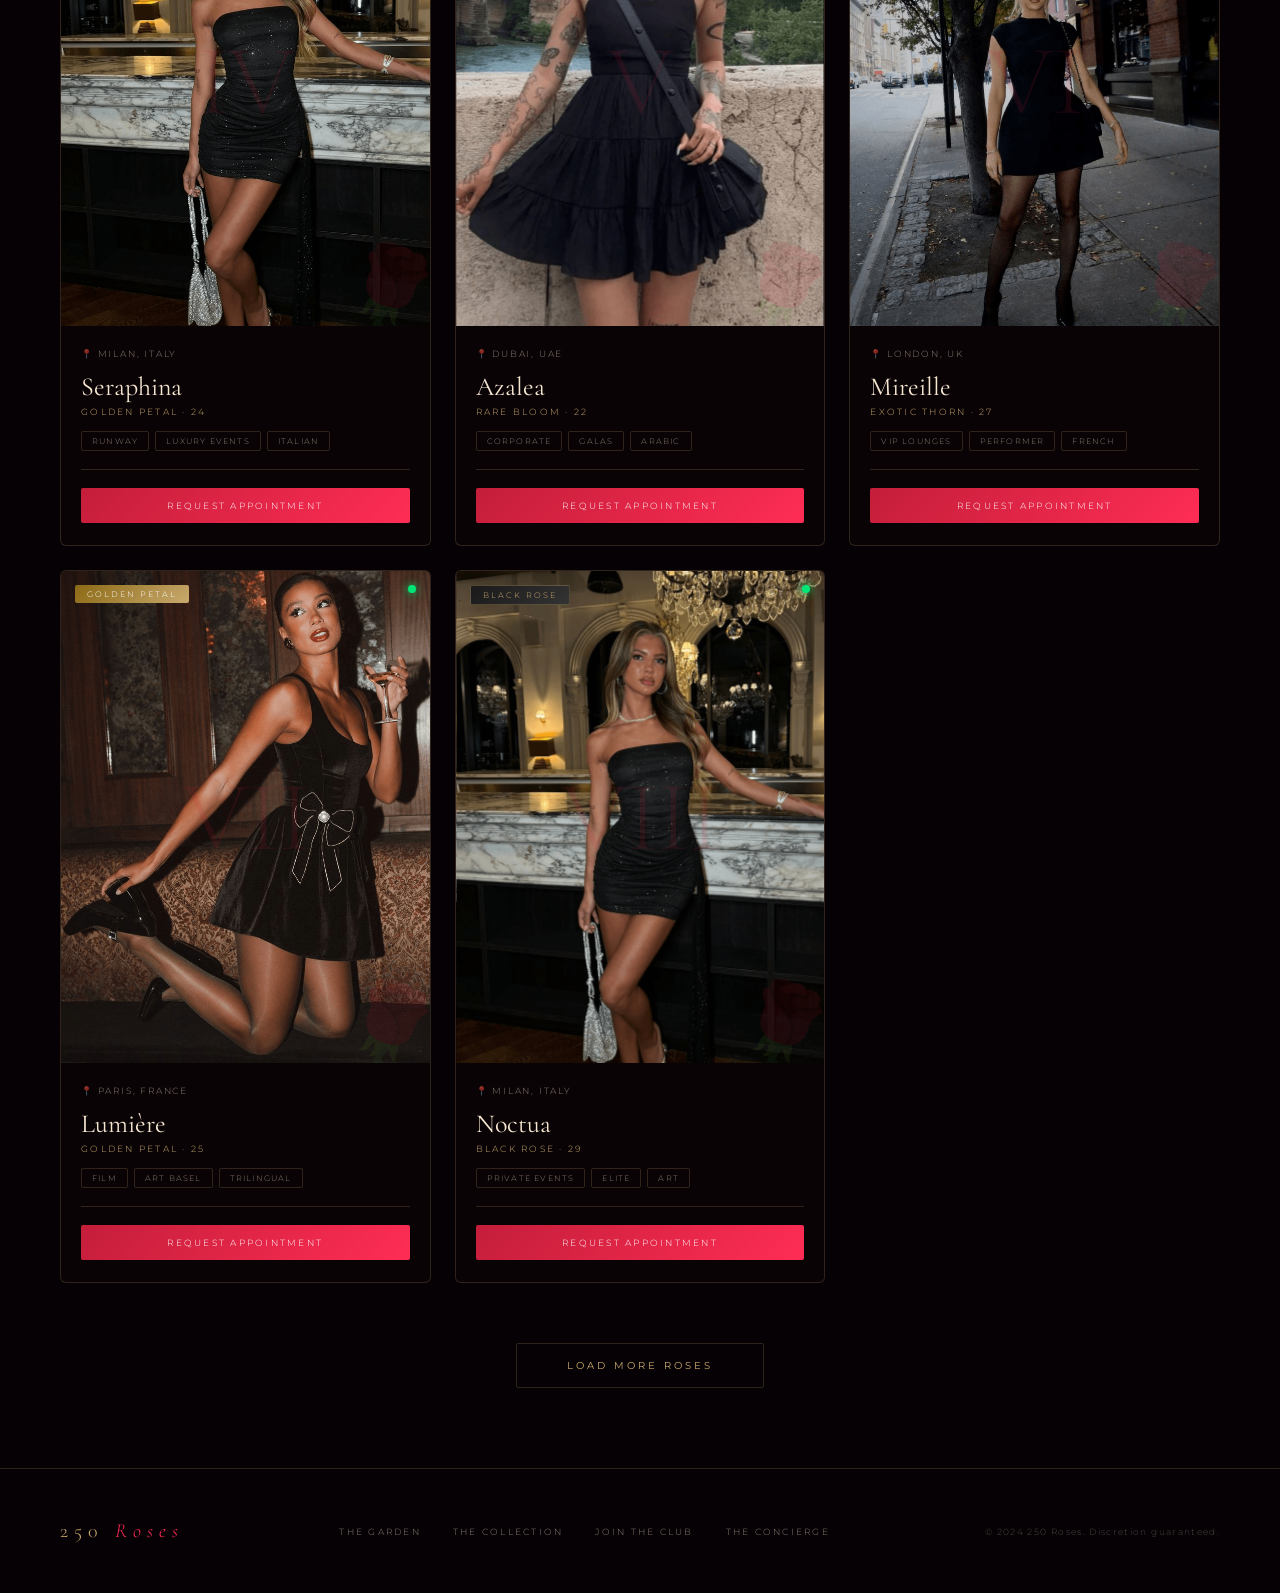
==== commit 9b68da20: "style:minor changes" ====
--- a/catalog.html
+++ b/catalog.html
@@ -97,7 +97,6 @@
         <div class="cat-name">Scarlett</div>
         <div class="cat-type">Rare Bloom · 23</div>
         <div class="cat-tags">
-          <span class="tag">Gala Events</span>
           <span class="tag">Travel Ready</span>
           <span class="tag">Bilingual</span>
         </div>
@@ -123,7 +122,6 @@
         <div class="cat-tags">
           <span class="tag">Fashion Week</span>
           <span class="tag">Multilingual</span>
-          <span class="tag">Private Jet</span>
         </div>
         <div class="cat-divider"></div>
         <div class="cat-actions">
